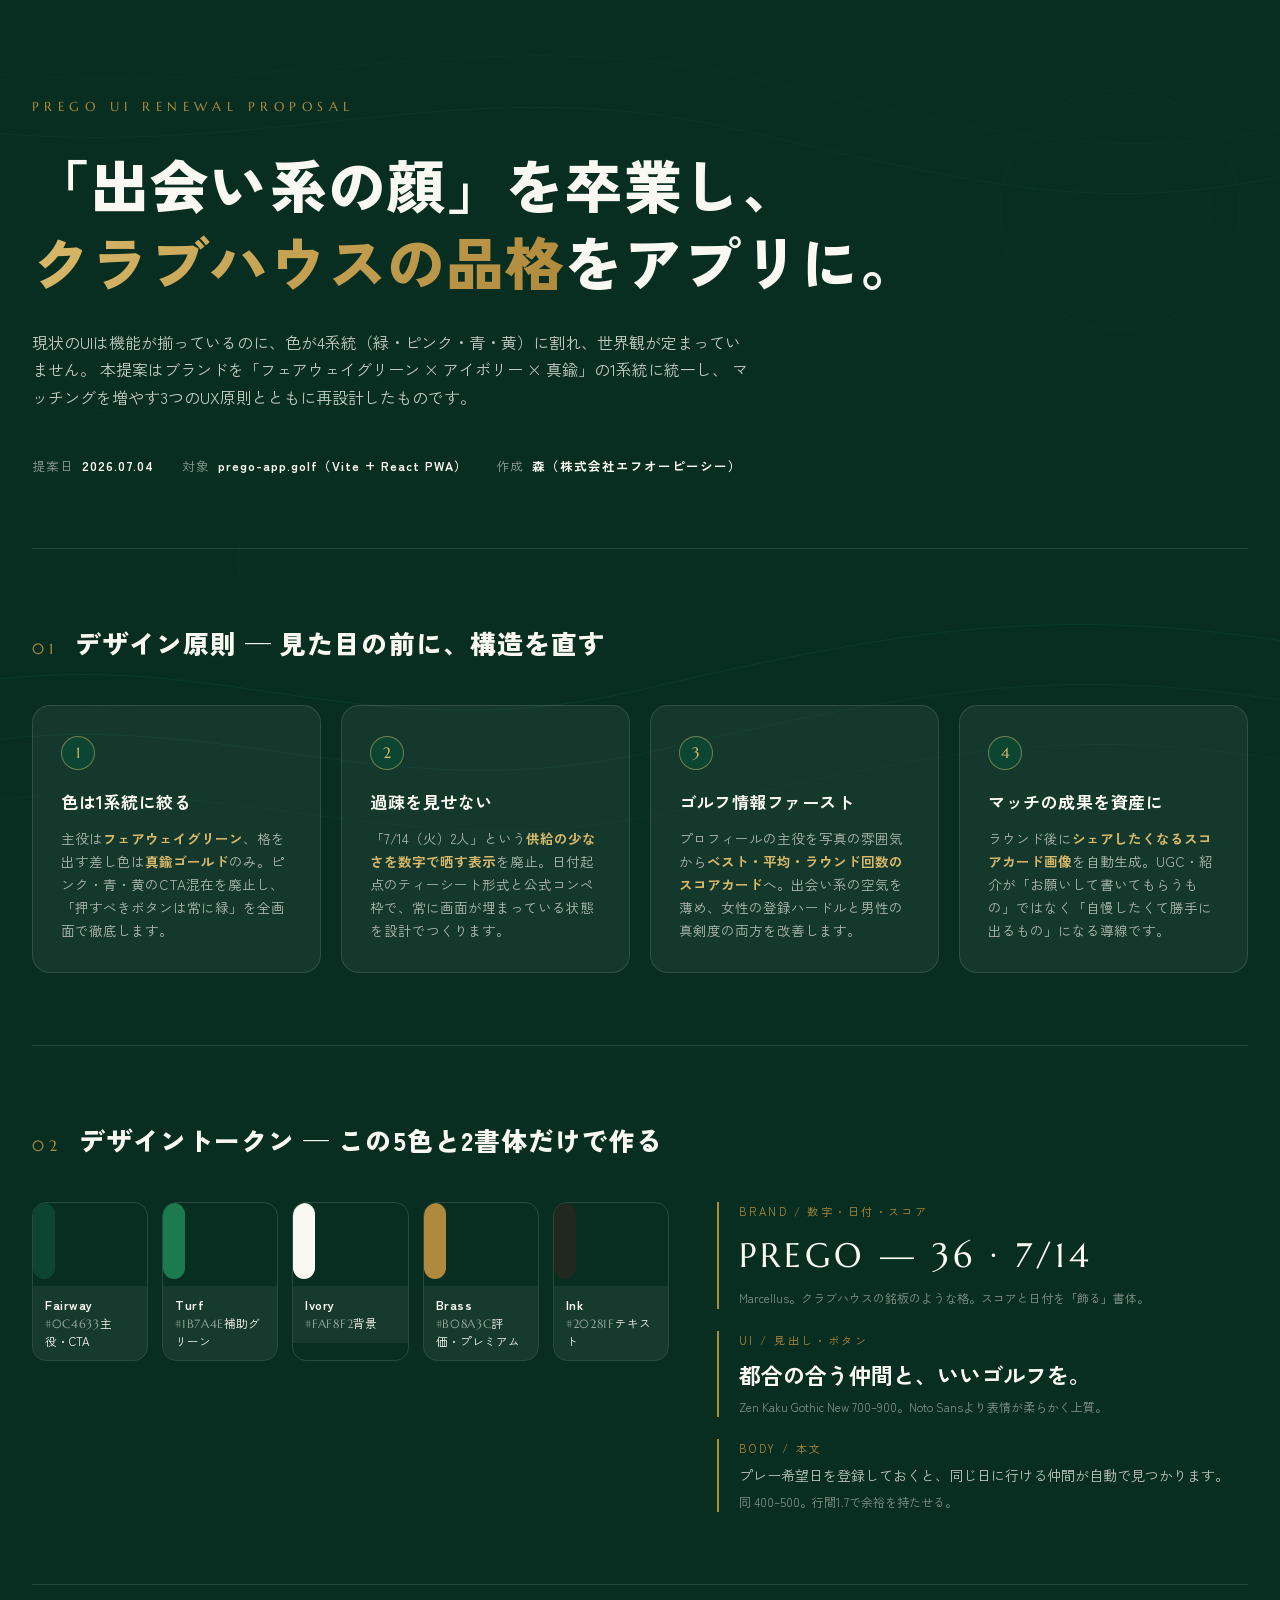
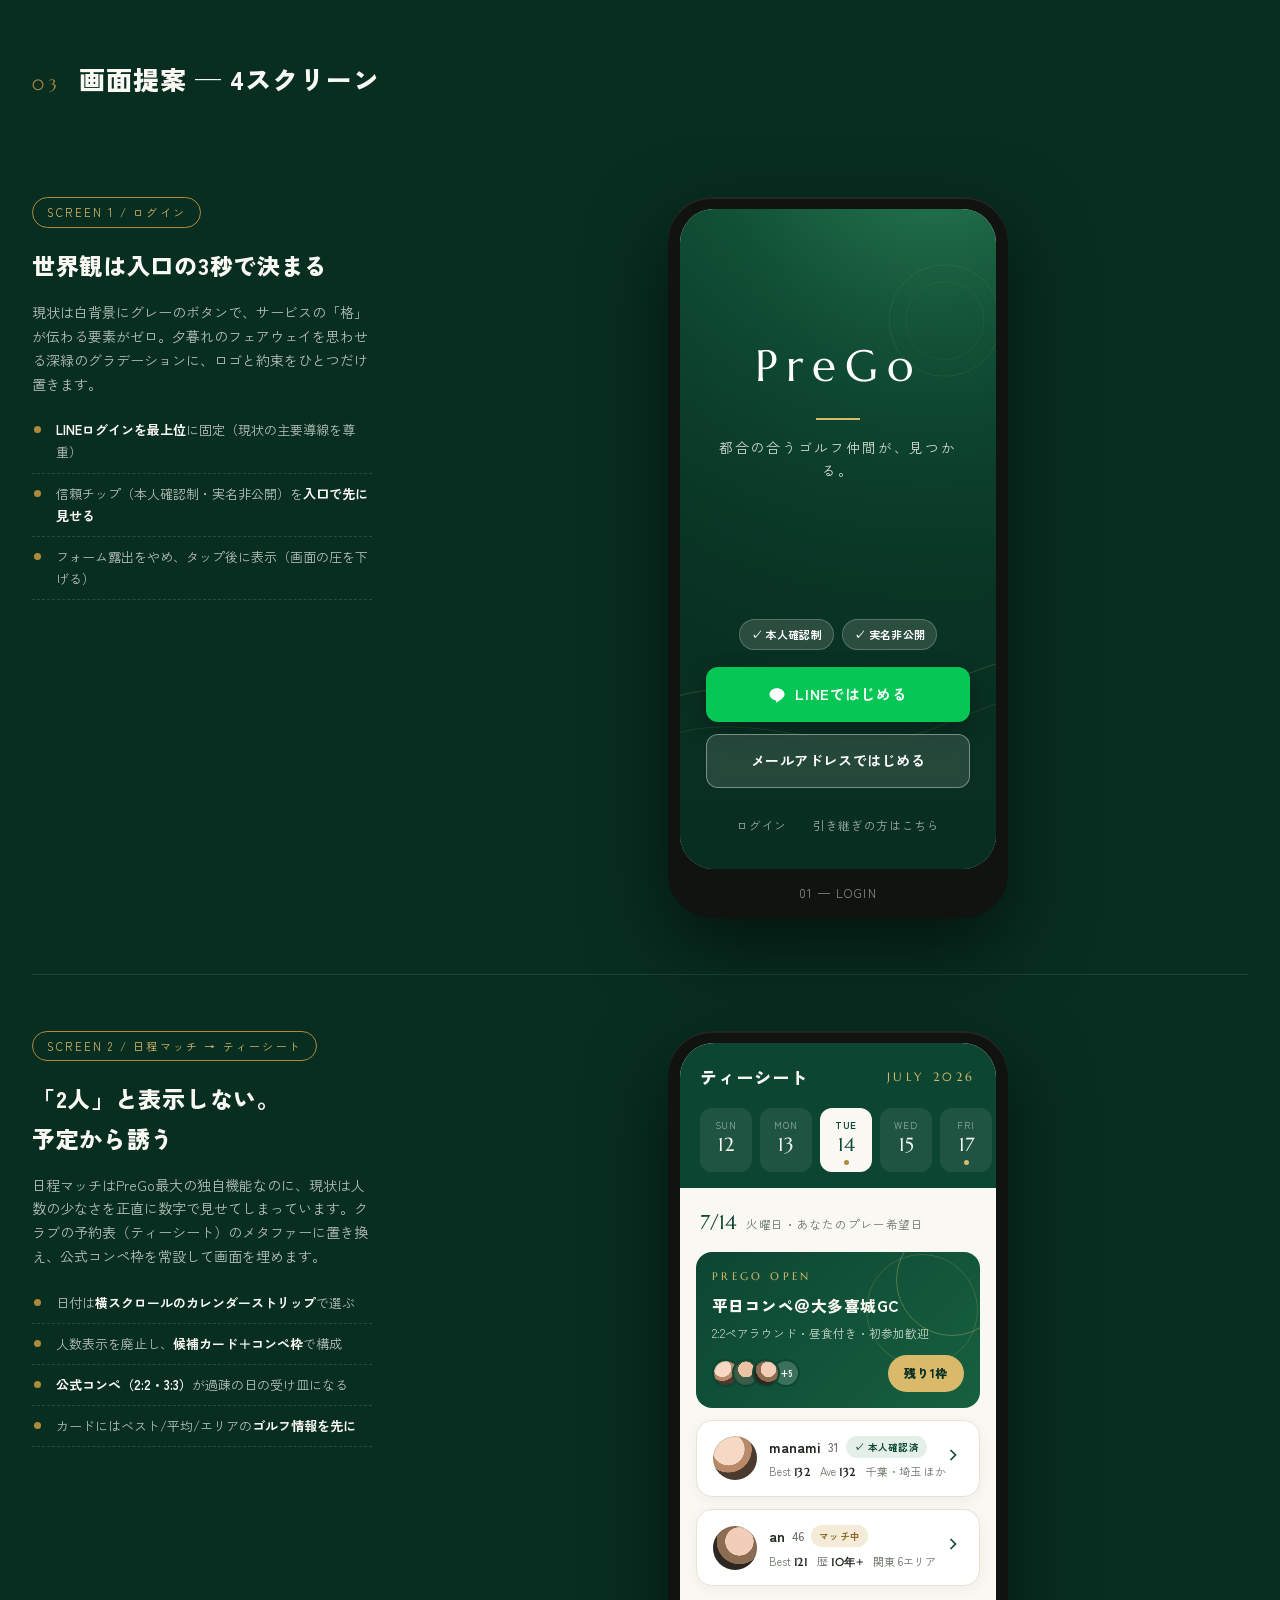
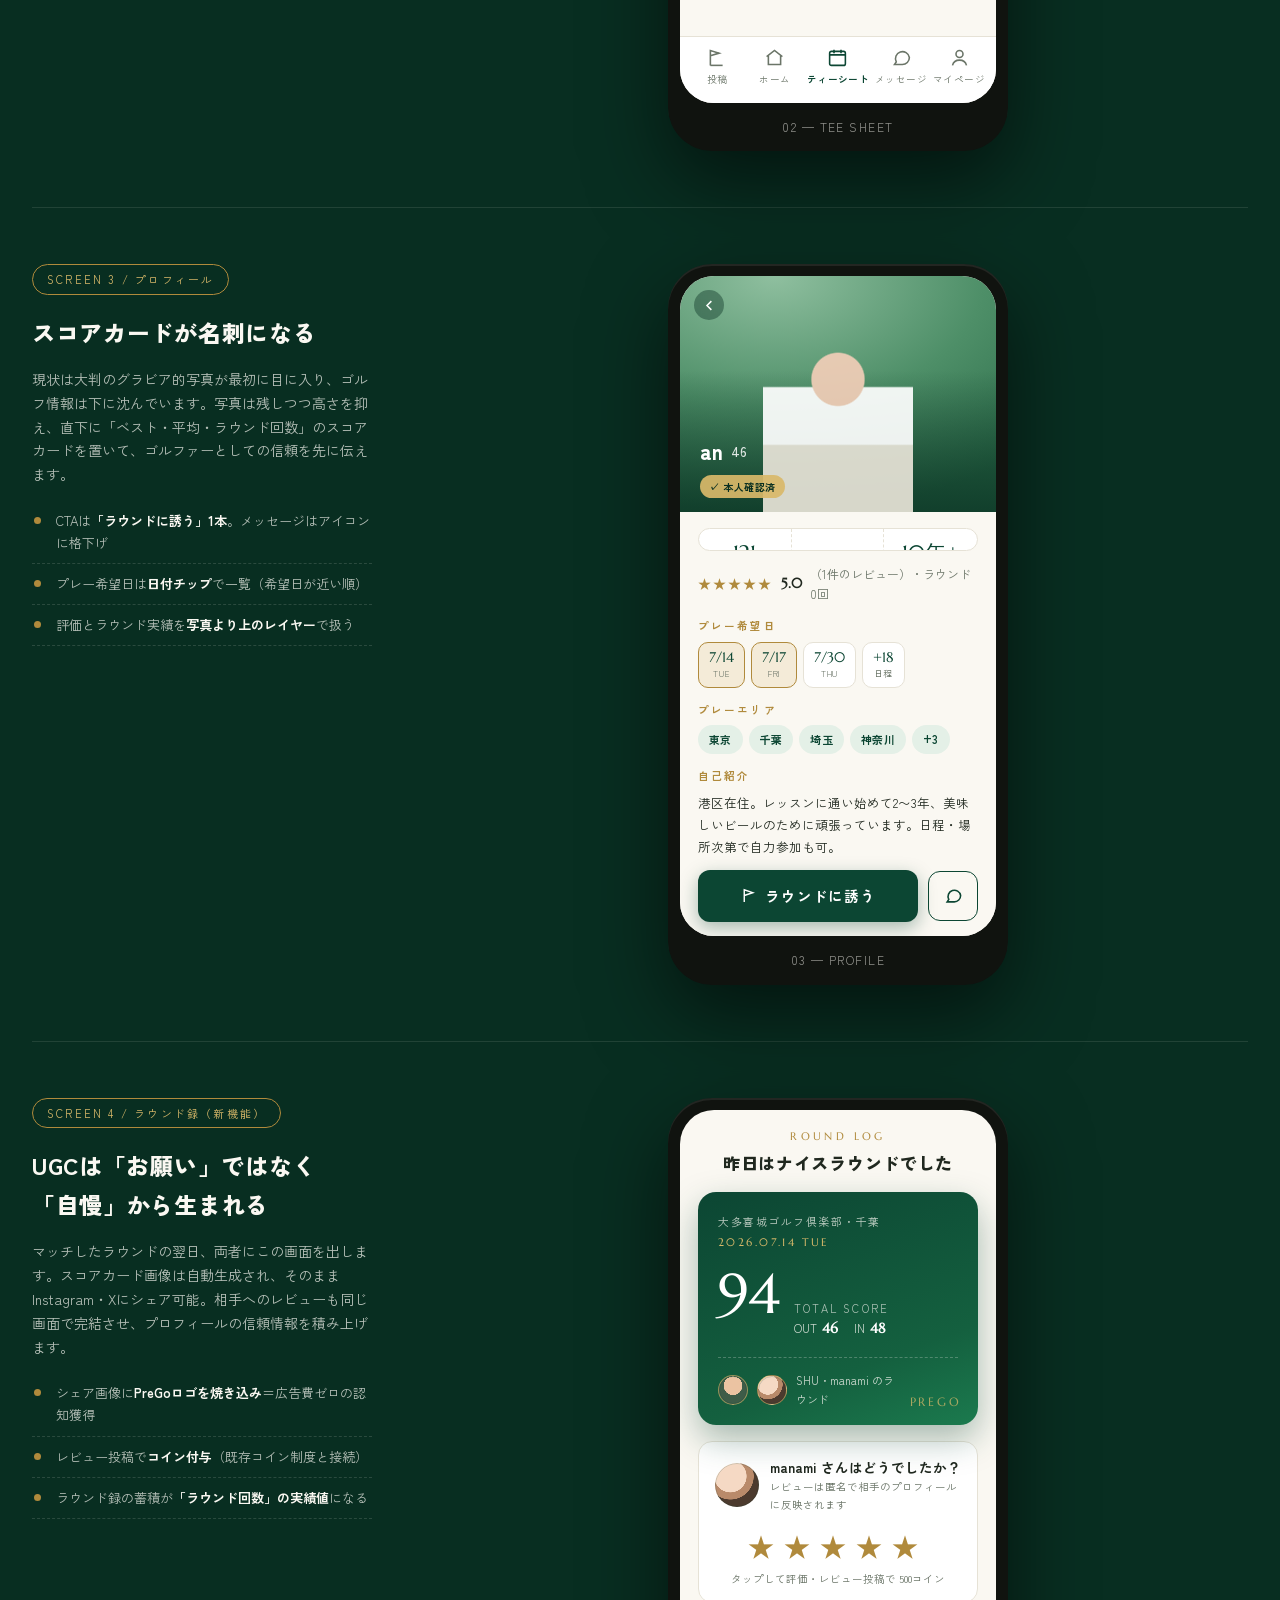
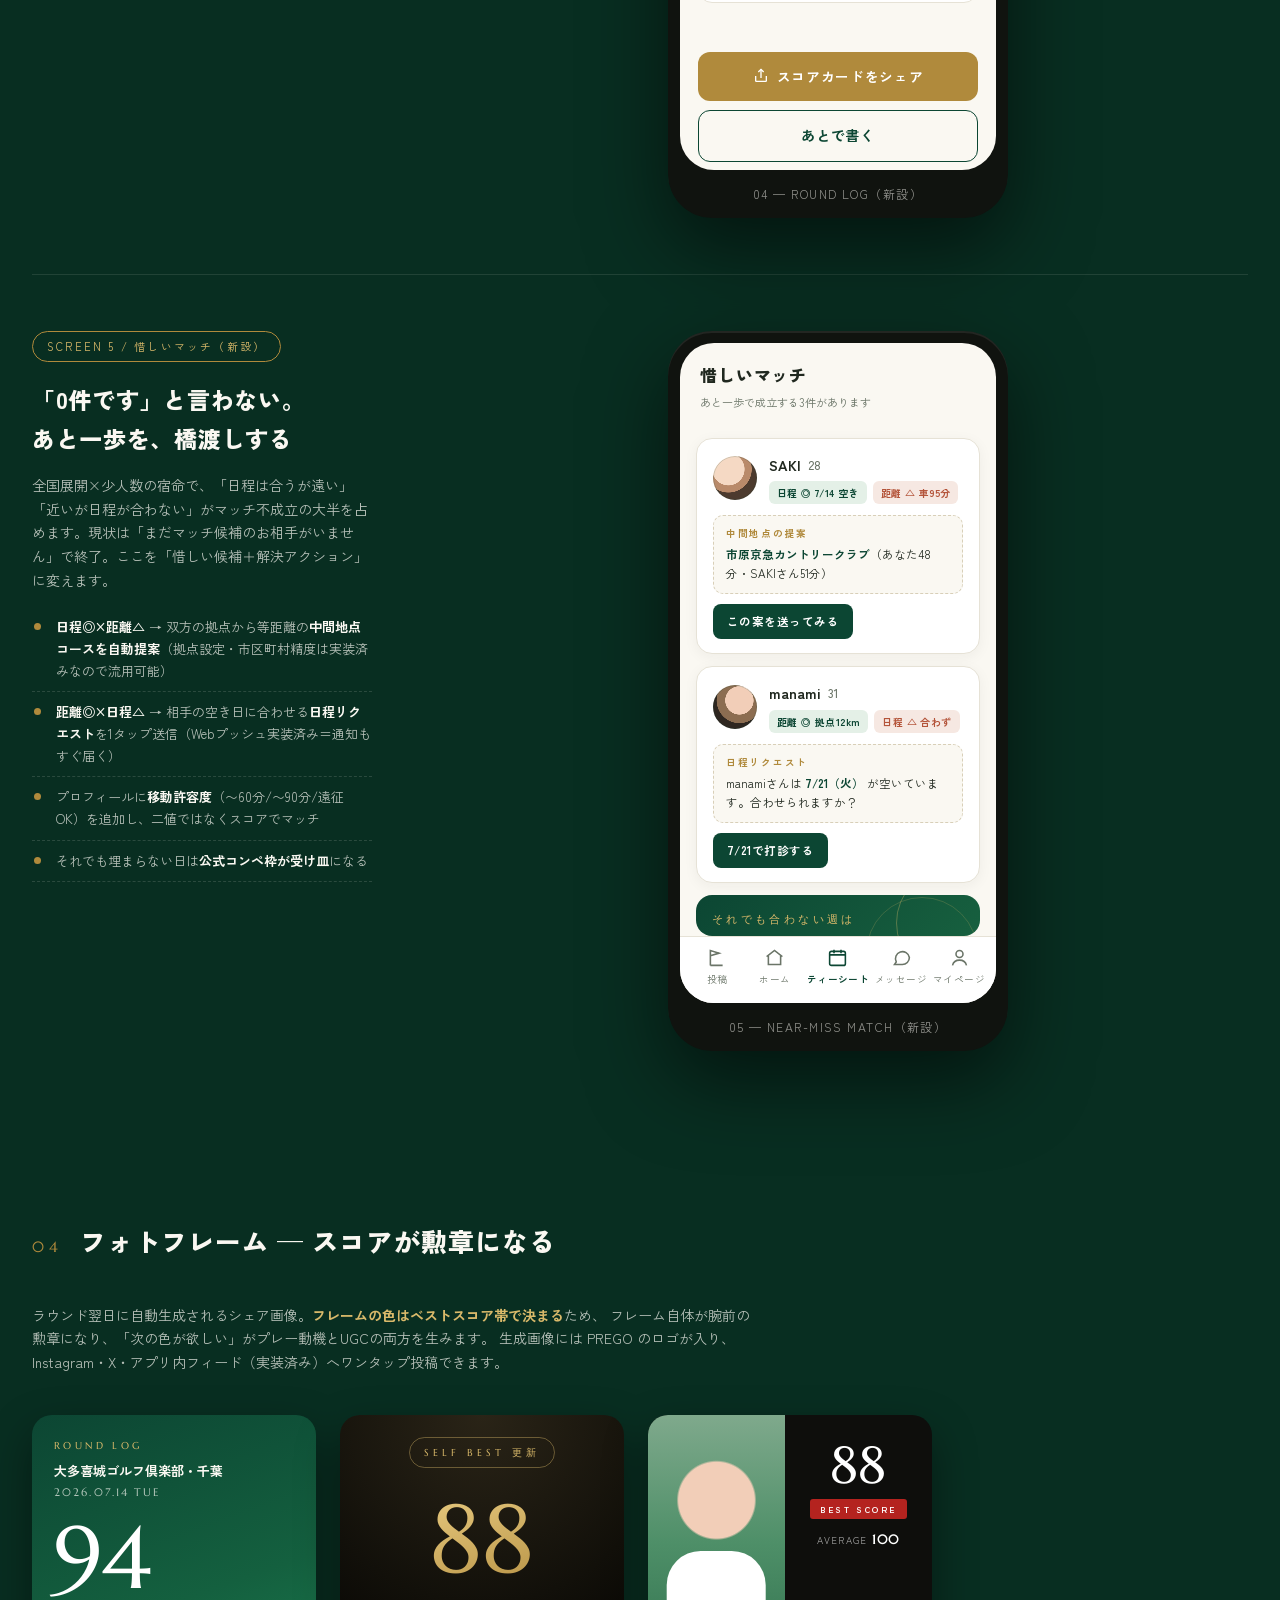
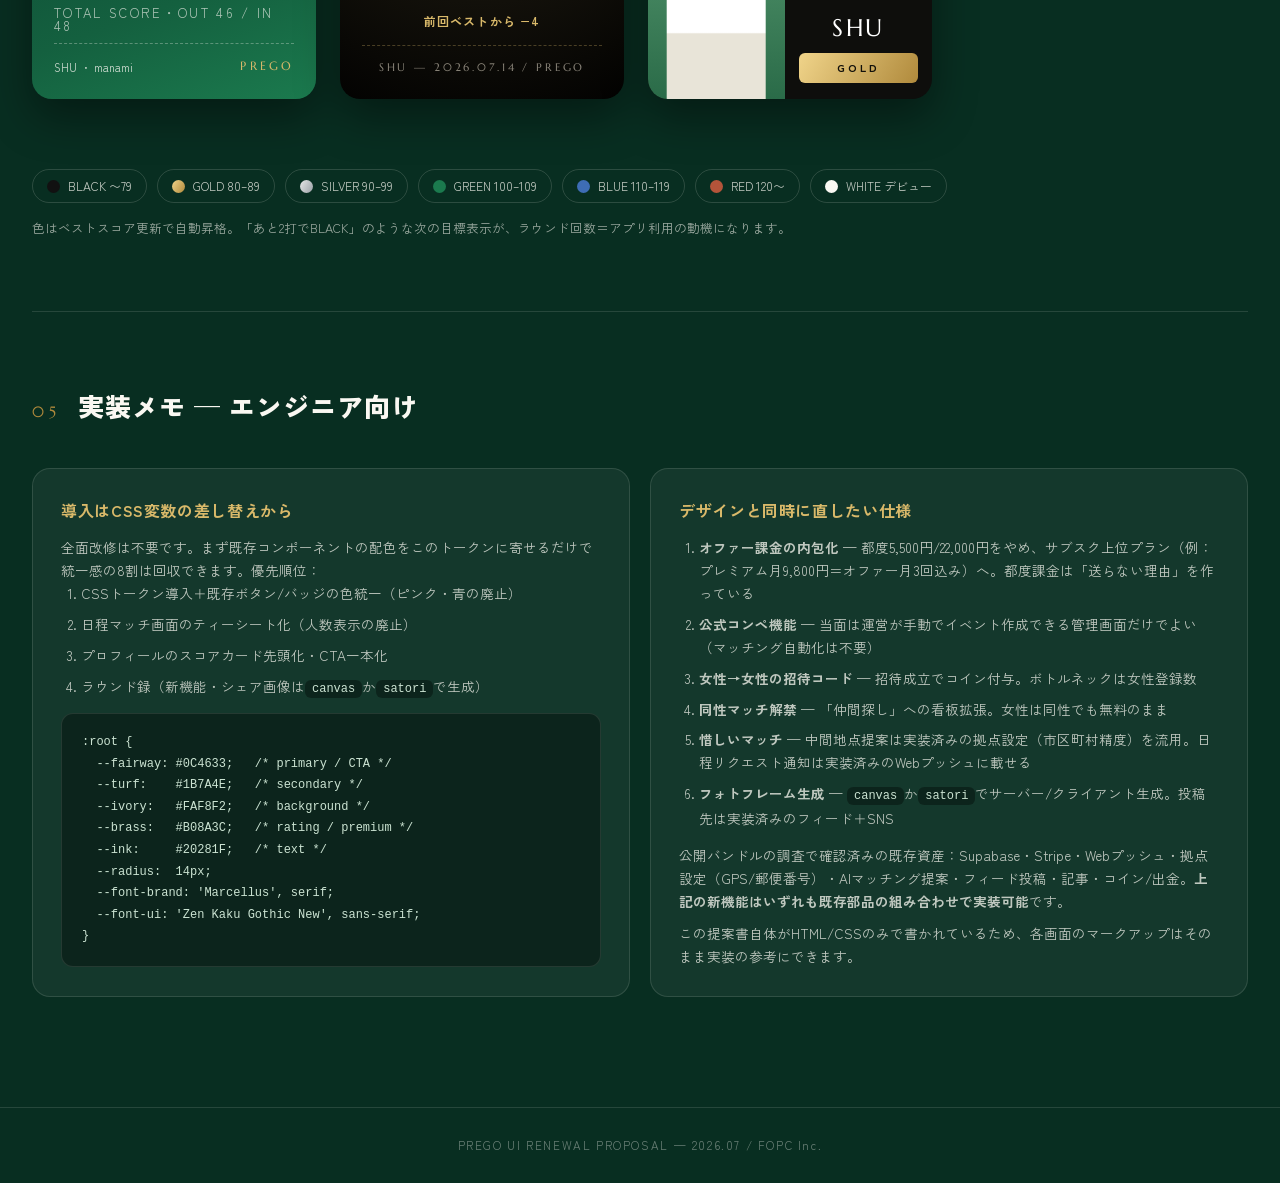
==== index.html @ 724c3169 "PreGo UIリニューアル提案書 v1 Co-Authored-By: Claude Fable 5 <noreply@anthropic.com>" ====
<!DOCTYPE html>
<html lang="ja">
<head>
<meta charset="UTF-8">
<meta name="viewport" content="width=device-width, initial-scale=1.0">
<meta name="robots" content="noindex, nofollow">
<title>PreGo UIリニューアル提案</title>
<link rel="preconnect" href="https://fonts.googleapis.com">
<link rel="preconnect" href="https://fonts.gstatic.com" crossorigin>
<link href="https://fonts.googleapis.com/css2?family=Marcellus&family=Zen+Kaku+Gothic+New:wght@400;500;700;900&display=swap" rel="stylesheet">
<style>
/* ============================================================
   PreGo Design System — Proposal
   fairway green × ivory × brass
   ============================================================ */
:root{
  --fairway:#0C4633;        /* primary */
  --fairway-deep:#082E21;   /* presentation bg / dark surface */
  --turf:#1B7A4E;           /* secondary green */
  --turf-soft:#E4F0E7;      /* green tint surface */
  --ivory:#FAF8F2;          /* app bg */
  --paper:#FFFFFF;          /* card */
  --ink:#20281F;            /* text */
  --ink-soft:#6B7568;       /* sub text */
  --brass:#B08A3C;          /* accent / rating / premium */
  --brass-soft:#F4EBD8;
  --line:#E6E2D6;
  --danger:#B4543A;
  --radius:14px;
  --font-ui:'Zen Kaku Gothic New',-apple-system,sans-serif;
  --font-brand:'Marcellus',serif;
}
*{margin:0;padding:0;box-sizing:border-box}
html{scroll-behavior:smooth}
body{
  font-family:var(--font-ui);
  background:var(--fairway-deep);
  color:var(--ivory);
  line-height:1.7;
  -webkit-font-smoothing:antialiased;
}
img{max-width:100%}

/* ---------- presentation layout ---------- */
.wrap{max-width:1280px;margin:0 auto;padding:0 32px}

/* course contour backdrop */
.contour{
  position:fixed;inset:0;z-index:0;pointer-events:none;opacity:.35;
}
.contour svg{width:100%;height:100%}

main{position:relative;z-index:1}

/* ---------- hero ---------- */
.hero{padding:96px 0 72px;border-bottom:1px solid rgba(250,248,242,.12)}
.eyebrow{
  font-family:var(--font-brand);
  letter-spacing:.42em;
  font-size:13px;
  color:var(--brass);
  text-transform:uppercase;
  margin-bottom:28px;
}
.hero h1{
  font-size:clamp(34px,4.6vw,58px);
  font-weight:900;
  line-height:1.32;
  letter-spacing:.02em;
}
.hero h1 em{
  font-style:normal;
  color:transparent;
  background:linear-gradient(120deg,#D9B96A,#B08A3C);
  -webkit-background-clip:text;background-clip:text;
}
.hero .thesis{
  margin-top:30px;max-width:720px;
  font-size:16px;color:rgba(250,248,242,.78);
}
.hero .meta{
  margin-top:44px;display:flex;gap:28px;flex-wrap:wrap;
  font-size:12.5px;letter-spacing:.08em;color:rgba(250,248,242,.55);
}
.hero .meta span b{color:var(--ivory);font-weight:700;margin-left:8px}

/* ---------- principles ---------- */
.principles{padding:72px 0;border-bottom:1px solid rgba(250,248,242,.12)}
.sec-label{
  display:flex;align-items:baseline;gap:18px;margin-bottom:40px;
}
.sec-label .no{
  font-family:var(--font-brand);font-size:15px;color:var(--brass);letter-spacing:.3em;
}
.sec-label h2{font-size:26px;font-weight:900;letter-spacing:.04em}
.p-grid{display:grid;grid-template-columns:repeat(auto-fit,minmax(250px,1fr));gap:20px}
.p-card{
  background:rgba(250,248,242,.05);
  border:1px solid rgba(250,248,242,.12);
  border-radius:18px;padding:30px 28px;
}
.p-card .flag{
  width:34px;height:34px;border-radius:50%;
  background:var(--fairway);
  border:1px solid rgba(217,185,106,.5);
  display:flex;align-items:center;justify-content:center;
  margin-bottom:18px;color:#D9B96A;font-family:var(--font-brand);font-size:15px;
}
.p-card h3{font-size:17px;font-weight:700;margin-bottom:10px;letter-spacing:.03em}
.p-card p{font-size:13.5px;color:rgba(250,248,242,.68)}
.p-card p strong{color:#D9B96A;font-weight:700}

/* ---------- tokens ---------- */
.tokens{padding:72px 0;border-bottom:1px solid rgba(250,248,242,.12)}
.token-flex{display:grid;grid-template-columns:1.2fr 1fr;gap:48px}
@media(max-width:900px){.token-flex{grid-template-columns:1fr}}
.swatches{display:grid;grid-template-columns:repeat(5,1fr);gap:14px}
@media(max-width:600px){.swatches{grid-template-columns:repeat(2,1fr)}}
.sw{border-radius:14px;overflow:hidden;border:1px solid rgba(250,248,242,.14)}
.sw .chip{height:76px}
.sw .nm{background:rgba(250,248,242,.06);padding:10px 12px;font-size:11.5px;line-height:1.5}
.sw .nm b{display:block;font-size:12.5px;letter-spacing:.04em}
.sw .nm code{color:rgba(250,248,242,.55);font-family:var(--font-brand);letter-spacing:.06em}
.type-spec{display:flex;flex-direction:column;gap:22px}
.ts{border-left:2px solid var(--brass);padding-left:20px}
.ts .role{font-size:11px;letter-spacing:.22em;color:var(--brass);margin-bottom:6px}
.ts .sample-brand{font-family:var(--font-brand);font-size:34px;letter-spacing:.12em;color:var(--ivory)}
.ts .sample-ui{font-size:22px;font-weight:700}
.ts .sample-body{font-size:14px;color:rgba(250,248,242,.75)}
.ts .note{font-size:12px;color:rgba(250,248,242,.5);margin-top:4px}

/* ---------- screens section ---------- */
.screens{padding:72px 0 40px}
.screen-row{
  display:grid;grid-template-columns:340px 1fr;gap:56px;align-items:start;
  padding:56px 0;border-bottom:1px solid rgba(250,248,242,.1);
}
.screen-row:last-child{border-bottom:none}
@media(max-width:900px){.screen-row{grid-template-columns:1fr}}
.note-col{position:sticky;top:40px}
.note-col .tag{
  display:inline-block;font-size:11px;letter-spacing:.2em;
  border:1px solid var(--brass);color:#D9B96A;
  padding:5px 14px;border-radius:99px;margin-bottom:18px;
}
.note-col h3{font-size:23px;font-weight:900;margin-bottom:16px;letter-spacing:.03em}
.note-col p{font-size:14px;color:rgba(250,248,242,.72);margin-bottom:14px}
.note-col ul{list-style:none;margin-top:6px}
.note-col li{
  font-size:13px;color:rgba(250,248,242,.72);
  padding:9px 0 9px 24px;position:relative;
  border-bottom:1px dashed rgba(250,248,242,.14);
}
.note-col li::before{
  content:"";position:absolute;left:2px;top:16px;
  width:7px;height:7px;border-radius:50%;background:var(--brass);
}
.note-col li b{color:var(--ivory)}

/* ---------- phone ---------- */
.phones{display:flex;gap:36px;flex-wrap:wrap;justify-content:center}
.phone{
  width:340px;flex:none;
  background:#10130F;
  border-radius:44px;
  padding:12px;
  box-shadow:0 30px 80px rgba(0,0,0,.55),0 2px 0 rgba(255,255,255,.08) inset;
}
.phone .screen{
  background:var(--ivory);
  border-radius:34px;
  overflow:hidden;
  height:660px;
  position:relative;
  display:flex;flex-direction:column;
  color:var(--ink);
}
.phone .cap{
  text-align:center;font-size:12px;letter-spacing:.12em;
  color:rgba(250,248,242,.55);padding:14px 0 2px;
}

/* ---------- shared app ui ---------- */
.scr{flex:1;overflow:hidden;display:flex;flex-direction:column;font-size:14px}
.app-head{
  padding:18px 20px 12px;
  display:flex;align-items:center;justify-content:space-between;
  background:var(--ivory);
}
.app-head .ttl{font-weight:900;font-size:17px;letter-spacing:.05em}
.app-head .bell{width:22px;height:22px;color:var(--ink-soft)}
.tabbar{
  margin-top:auto;
  display:flex;justify-content:space-around;align-items:center;
  padding:10px 8px 16px;
  background:var(--paper);
  border-top:1px solid var(--line);
}
.tb{
  display:flex;flex-direction:column;align-items:center;gap:3px;
  font-size:9.5px;color:var(--ink-soft);letter-spacing:.04em;min-width:52px;
}
.tb svg{width:21px;height:21px}
.tb.on{color:var(--fairway);font-weight:700}
.tb.on svg{color:var(--fairway)}
.btn-primary{
  display:flex;align-items:center;justify-content:center;gap:8px;
  background:var(--fairway);color:#fff;
  border-radius:12px;padding:14px;
  font-weight:700;font-size:14.5px;letter-spacing:.06em;
  box-shadow:0 6px 18px rgba(12,70,51,.35);
}
.btn-ghost{
  display:flex;align-items:center;justify-content:center;gap:8px;
  background:transparent;color:var(--fairway);
  border:1.5px solid var(--fairway);
  border-radius:12px;padding:13px;
  font-weight:700;font-size:14px;letter-spacing:.06em;
}
.chip{
  display:inline-flex;align-items:center;gap:5px;
  font-size:11px;font-weight:700;letter-spacing:.03em;
  background:var(--turf-soft);color:var(--fairway);
  border-radius:99px;padding:5px 11px;
}
.chip.brass{background:var(--brass-soft);color:#8A6B25}

/* avatar circles (css portraits) */
.av{width:44px;height:44px;border-radius:50%;flex:none;position:relative;overflow:hidden}
.av::after{
  content:"";position:absolute;inset:0;border-radius:50%;
  border:1.5px solid rgba(12,70,51,.18);
}
.av.f1{background:radial-gradient(circle at 35% 30%,#F5D9C4 0 38%,#B98A6A 39% 55%,#4C3A2E 56% 100%)}
.av.f2{background:radial-gradient(circle at 60% 35%,#F2CEB8 0 36%,#8C6D51 37% 58%,#2E2620 59% 100%)}
.av.f3{background:radial-gradient(circle at 45% 40%,#F7DCC6 0 40%,#C99A72 41% 60%,#5C4632 61% 100%)}
.av.m1{background:radial-gradient(circle at 50% 35%,#EBC3A2 0 40%,#3E5C48 41% 100%)}
.av.big{width:88px;height:88px}

/* ============ SCREEN 1 : login ============ */
.login{
  background:
    linear-gradient(180deg,rgba(8,46,33,.25) 0%,rgba(8,46,33,.78) 62%,#082E21 100%),
    radial-gradient(140% 90% at 80% -10%,#2E8B5E 0%,#14603F 45%,#0A3A28 100%);
  color:var(--ivory);
  justify-content:flex-end;
  padding:0 26px 34px;
  position:relative;
}
.login .fairway-lines{position:absolute;inset:0;opacity:.22}
.login .brandmark{
  position:relative;text-align:center;margin-bottom:auto;padding-top:120px;
}
.login .brandmark .logo{
  font-family:var(--font-brand);font-size:44px;letter-spacing:.2em;color:#fff;
}
.login .brandmark .under{
  width:44px;height:2px;background:#D9B96A;margin:14px auto 16px;
}
.login .brandmark .copy{
  font-size:13.5px;letter-spacing:.14em;color:rgba(250,248,242,.85);
}
.login .actions{position:relative;display:flex;flex-direction:column;gap:12px}
.btn-line{
  display:flex;align-items:center;justify-content:center;gap:9px;
  background:#06C755;color:#fff;border-radius:12px;padding:15px;
  font-weight:700;font-size:14.5px;letter-spacing:.04em;
  box-shadow:0 8px 22px rgba(0,0,0,.28);
}
.btn-mail{
  display:flex;align-items:center;justify-content:center;gap:9px;
  background:rgba(250,248,242,.12);color:#fff;
  border:1px solid rgba(250,248,242,.4);
  border-radius:12px;padding:14px;font-weight:700;font-size:14px;letter-spacing:.04em;
  backdrop-filter:blur(4px);
}
.login .sub-links{
  display:flex;justify-content:center;gap:26px;margin-top:16px;
  font-size:11.5px;color:rgba(250,248,242,.62);letter-spacing:.06em;
}
.login .proof{
  position:relative;display:flex;justify-content:center;gap:8px;margin-bottom:18px;
}
.login .proof .chip{
  background:rgba(250,248,242,.14);color:#fff;backdrop-filter:blur(4px);
  border:1px solid rgba(250,248,242,.22);
}

/* ============ SCREEN 2 : tee sheet ============ */
.tee-head{
  background:var(--fairway);color:var(--ivory);
  padding:20px 20px 0;
}
.tee-head .row1{display:flex;justify-content:space-between;align-items:center}
.tee-head .ttl{font-weight:900;font-size:17px;letter-spacing:.06em}
.tee-head .month{font-family:var(--font-brand);font-size:12px;letter-spacing:.3em;color:#D9B96A}
.tee-head .strip{
  display:flex;gap:8px;margin:16px -20px 0;padding:0 20px 16px;overflow:hidden;
}
.day{
  flex:none;width:52px;text-align:center;border-radius:12px;padding:9px 0 7px;
  background:rgba(250,248,242,.08);
}
.day .dw{font-size:9.5px;letter-spacing:.1em;color:rgba(250,248,242,.6)}
.day .dn{font-family:var(--font-brand);font-size:19px;color:var(--ivory);line-height:1.25}
.day .dot{width:5px;height:5px;border-radius:50%;background:#D9B96A;margin:3px auto 0}
.day.sel{background:var(--ivory)}
.day.sel .dw{color:var(--fairway);font-weight:700}
.day.sel .dn{color:var(--fairway)}
.day.sel .dot{background:var(--brass)}
.tee-body{flex:1;overflow:hidden;padding:16px 16px 0;display:flex;flex-direction:column;gap:12px}
.tee-date-lbl{
  display:flex;align-items:baseline;gap:10px;margin:2px 4px 0;
}
.tee-date-lbl .d{font-family:var(--font-brand);font-size:20px;color:var(--fairway)}
.tee-date-lbl .t{font-size:11.5px;color:var(--ink-soft);letter-spacing:.06em}
.tee-card{
  background:var(--paper);border:1px solid var(--line);border-radius:16px;
  padding:14px 16px;box-shadow:0 3px 14px rgba(32,40,31,.05);
}
.tee-card .top{display:flex;align-items:center;gap:12px}
.tee-card .info{flex:1;min-width:0}
.tee-card .nm{font-weight:700;font-size:14.5px;display:flex;align-items:center;gap:7px;white-space:nowrap}
.tee-card .nm .age{font-weight:500;color:var(--ink-soft);font-size:12px}
.tee-card .nm .chip{font-size:9.5px;padding:3px 8px;white-space:nowrap}
.tee-card .stats{display:flex;gap:10px;font-size:11px;color:var(--ink-soft);margin-top:3px;white-space:nowrap}
.tee-card .stats b{color:var(--ink);font-family:var(--font-brand);letter-spacing:.04em}
.tee-card .cta{color:var(--fairway)}
.tee-card .cta svg{width:20px;height:20px}
.compe{
  background:linear-gradient(135deg,#0C4633,#17603F);
  color:var(--ivory);border-radius:16px;padding:16px;
  position:relative;overflow:hidden;
}
.compe::before{
  content:"";position:absolute;right:-28px;top:-28px;width:110px;height:110px;
  border:1.5px solid rgba(217,185,106,.35);border-radius:50%;
}
.compe::after{
  content:"";position:absolute;right:2px;top:2px;width:110px;height:110px;
  border:1px solid rgba(217,185,106,.2);border-radius:50%;
}
.compe .lbl{
  font-family:var(--font-brand);font-size:10.5px;letter-spacing:.32em;color:#D9B96A;margin-bottom:7px;
}
.compe h4{font-size:15.5px;font-weight:900;letter-spacing:.03em;margin-bottom:5px}
.compe .meta{font-size:11.5px;color:rgba(250,248,242,.78)}
.compe .foot{
  display:flex;justify-content:space-between;align-items:center;margin-top:12px;
}
.compe .avs{display:flex}
.compe .avs .av{width:28px;height:28px;border:2px solid #0C4633;margin-left:-8px}
.compe .avs .av:first-child{margin-left:0}
.compe .avs .more{
  width:28px;height:28px;border-radius:50%;margin-left:-8px;
  background:rgba(250,248,242,.18);border:2px solid #0C4633;
  display:flex;align-items:center;justify-content:center;
  font-size:9px;font-weight:700;color:#fff;
}
.compe .join{
  background:#D9B96A;color:#082E21;font-weight:900;font-size:12px;
  padding:8px 16px;border-radius:99px;letter-spacing:.06em;
}

/* ============ SCREEN 3 : profile ============ */
.prof-photo{
  height:236px;flex:none;position:relative;
  background:
    linear-gradient(180deg,rgba(8,46,33,0) 40%,rgba(8,46,33,.72) 100%),
    radial-gradient(120% 100% at 30% 0%,#8FBF9F 0%,#4E8F68 55%,#2A6B48 100%);
}
.prof-photo .back{
  position:absolute;top:14px;left:14px;width:30px;height:30px;border-radius:50%;
  background:rgba(8,46,33,.4);backdrop-filter:blur(4px);
  display:flex;align-items:center;justify-content:center;color:#fff;
}
.prof-photo .silhouette{
  position:absolute;bottom:0;left:50%;transform:translateX(-50%);
  width:150px;height:170px;
  background:radial-gradient(circle at 50% 22%,#F2CEB8 0 17%,transparent 18%),
             linear-gradient(180deg,transparent 26%,#FFFFFF 27% 60%,#E8E4D8 61% 100%);
  border-radius:40px 40px 0 0;opacity:.92;
}
.prof-photo .id{
  position:absolute;left:20px;bottom:14px;color:#fff;
}
.prof-photo .id .nm{font-size:21px;font-weight:900;display:flex;align-items:center;gap:8px}
.prof-photo .id .nm .age{font-size:14px;font-weight:500;opacity:.85}
.prof-photo .id .vf{
  display:inline-flex;align-items:center;gap:4px;
  font-size:10px;font-weight:700;letter-spacing:.05em;
  background:rgba(217,185,106,.92);color:#082E21;
  padding:3px 9px;border-radius:99px;margin-top:5px;
}
.prof-body{flex:1;overflow:hidden;padding:16px 18px 0;display:flex;flex-direction:column;gap:13px}
.scorecard{
  display:grid;grid-template-columns:repeat(3,1fr);
  background:var(--paper);border:1px solid var(--line);border-radius:14px;
  overflow:hidden;text-align:center;
}
.scorecard .cell{padding:12px 4px 10px;border-right:1px dashed var(--line)}
.scorecard .cell:last-child{border-right:none}
.scorecard .v{font-family:var(--font-brand);font-size:21px;color:var(--fairway);line-height:1.2}
.scorecard .k{font-size:9.5px;letter-spacing:.14em;color:var(--ink-soft);margin-top:2px}
.prof-sec .h{
  font-size:10.5px;letter-spacing:.2em;color:var(--brass);font-weight:700;margin-bottom:7px;
}
.prof-sec .chips{display:flex;flex-wrap:wrap;gap:6px}
.prof-sec .txt{font-size:12.5px;color:var(--ink);line-height:1.75}
.date-chips{display:flex;gap:6px;flex-wrap:wrap}
.dchip{
  border:1px solid var(--line);background:var(--paper);
  border-radius:10px;padding:6px 10px;text-align:center;
}
.dchip .d{font-family:var(--font-brand);font-size:14px;color:var(--fairway);line-height:1.2}
.dchip .w{font-size:8.5px;color:var(--ink-soft);letter-spacing:.08em}
.dchip.hot{border-color:var(--brass);background:var(--brass-soft)}
.review-line{
  display:flex;align-items:center;gap:8px;font-size:12px;color:var(--ink-soft);
}
.review-line .stars{color:var(--brass);letter-spacing:2px;font-size:13px}
.review-line b{color:var(--ink);font-family:var(--font-brand);font-size:14px}
.prof-cta{
  padding:12px 18px 14px;display:flex;gap:10px;align-items:center;
  background:linear-gradient(180deg,rgba(250,248,242,0),var(--ivory) 30%);
}
.prof-cta .btn-primary{flex:1}
.prof-cta .msg{
  width:50px;height:50px;flex:none;border-radius:12px;
  border:1.5px solid var(--fairway);color:var(--fairway);
  display:flex;align-items:center;justify-content:center;
}

/* ============ SCREEN 4 : round log ============ */
.rl-head{
  padding:18px 20px 14px;text-align:center;
}
.rl-head .lbl{font-family:var(--font-brand);font-size:10.5px;letter-spacing:.32em;color:var(--brass)}
.rl-head h4{font-size:17px;font-weight:900;margin-top:4px;letter-spacing:.04em}
.share-card{
  margin:0 18px;border-radius:18px;overflow:hidden;flex:none;
  background:linear-gradient(160deg,#0C4633 0%,#14603F 70%,#1B7A4E 100%);
  color:var(--ivory);position:relative;
  box-shadow:0 14px 34px rgba(12,70,51,.35);
}
.share-card .inner{padding:20px 20px 16px;position:relative}
.share-card .course{
  font-size:11px;letter-spacing:.14em;color:rgba(250,248,242,.75);
}
.share-card .date{
  font-family:var(--font-brand);font-size:11px;letter-spacing:.22em;color:#D9B96A;margin-top:2px;
}
.share-card .score-row{
  display:flex;align-items:baseline;gap:14px;margin:14px 0 4px;
}
.share-card .score{
  font-family:var(--font-brand);font-size:56px;line-height:1;color:#fff;
}
.share-card .score-k{font-size:11px;letter-spacing:.2em;color:rgba(250,248,242,.65)}
.share-card .halves{display:flex;gap:16px;font-size:11.5px;color:rgba(250,248,242,.8)}
.share-card .halves b{font-family:var(--font-brand);font-size:14px;color:#fff;margin-left:5px}
.share-card .members{
  display:flex;align-items:center;gap:9px;margin-top:16px;padding-top:13px;padding-right:64px;
  border-top:1px dashed rgba(250,248,242,.25);
}
.share-card .members .av{width:30px;height:30px;border:1.5px solid rgba(217,185,106,.6)}
.share-card .members .t{font-size:11px;color:rgba(250,248,242,.8)}
.share-card .wm{
  position:absolute;right:16px;bottom:12px;
  font-family:var(--font-brand);font-size:12px;letter-spacing:.24em;color:rgba(217,185,106,.75);
}
.rl-body{flex:1;overflow:hidden;padding:16px 18px 0;display:flex;flex-direction:column;gap:13px}
.rate-box{
  background:var(--paper);border:1px solid var(--line);border-radius:14px;padding:14px 16px;
}
.rate-box .who{display:flex;align-items:center;gap:11px}
.rate-box .who .nm{font-weight:700;font-size:13.5px}
.rate-box .who .sub{font-size:10.5px;color:var(--ink-soft)}
.rate-box .stars-big{
  text-align:center;font-size:26px;letter-spacing:10px;color:var(--brass);margin-top:10px;
}
.rate-box .hint{text-align:center;font-size:10.5px;color:var(--ink-soft);margin-top:2px}
.rl-actions{padding:0 18px 8px;display:flex;flex-direction:column;gap:9px}
.btn-share{
  display:flex;align-items:center;justify-content:center;gap:8px;
  background:var(--brass);color:#fff;border-radius:12px;padding:13px;
  font-weight:700;font-size:13.5px;letter-spacing:.05em;
}

/* ============ SCREEN 5 : near-miss match ============ */
.miss-badges{display:flex;gap:6px;margin-top:4px;flex-wrap:wrap}
.mb{font-size:10px;font-weight:700;border-radius:6px;padding:3px 8px;letter-spacing:.04em;white-space:nowrap}
.mb.ok{background:var(--turf-soft);color:var(--fairway)}
.mb.ng{background:#F6E8E2;color:var(--danger)}
.bridge{
  margin-top:11px;background:var(--ivory);border:1px dashed #D8CFB8;
  border-radius:10px;padding:10px 12px;font-size:11.5px;line-height:1.65;color:var(--ink);
}
.bridge b{color:var(--fairway)}
.bridge .lbl{font-size:9.5px;letter-spacing:.18em;color:var(--brass);font-weight:700;display:block;margin-bottom:3px}
.mini-btn{
  display:inline-flex;align-items:center;gap:6px;background:var(--fairway);color:#fff;
  border-radius:8px;padding:8px 14px;font-size:11.5px;font-weight:700;letter-spacing:.04em;margin-top:10px;
}
.miss-head{padding:18px 20px 10px}
.miss-head .ttl{font-weight:900;font-size:17px;letter-spacing:.05em}
.miss-head .sub{font-size:11px;color:var(--ink-soft);margin-top:3px}

/* ---------- photo frames ---------- */
.frames{padding:72px 0;border-bottom:1px solid rgba(250,248,242,.12)}
.frame-grid{display:grid;grid-template-columns:repeat(auto-fit,minmax(250px,1fr));gap:24px;max-width:900px}
.pframe{
  aspect-ratio:1/1;border-radius:20px;overflow:hidden;position:relative;
  box-shadow:0 18px 44px rgba(0,0,0,.4);
}
.pframe .cap2{
  position:absolute;left:0;right:0;bottom:-30px;text-align:center;
  font-size:11.5px;letter-spacing:.1em;color:rgba(250,248,242,.55);
}
.frame-wrap{padding-bottom:36px}
/* frame 1: round log */
.pf-round{background:linear-gradient(160deg,#0C4633 0%,#14603F 62%,#1B7A4E 100%);color:var(--ivory);padding:22px;display:flex;flex-direction:column}
.pf-round .eyebrow2{font-family:var(--font-brand);font-size:10px;letter-spacing:.34em;color:#D9B96A}
.pf-round .course2{font-size:13px;font-weight:700;margin-top:6px}
.pf-round .date2{font-family:var(--font-brand);font-size:10.5px;letter-spacing:.2em;color:rgba(250,248,242,.7);margin-top:2px}
.pf-round .big{font-family:var(--font-brand);font-size:88px;line-height:1;margin:auto 0;color:#fff}
.pf-round .big small{font-size:13px;letter-spacing:.18em;color:rgba(250,248,242,.65);display:block;margin-top:4px;font-family:var(--font-ui)}
.pf-round .foot2{display:flex;justify-content:space-between;align-items:flex-end;border-top:1px dashed rgba(250,248,242,.3);padding-top:12px}
.pf-round .mem{font-size:11px;color:rgba(250,248,242,.8)}
.pf-round .wm2{font-family:var(--font-brand);font-size:12px;letter-spacing:.26em;color:#D9B96A}
/* frame 2: best update */
.pf-best{background:radial-gradient(120% 120% at 50% 0%,#2A2417 0%,#12100A 55%,#000 100%);color:#F4EBD8;padding:22px;display:flex;flex-direction:column;text-align:center}
.pf-best .laurel{font-family:var(--font-brand);font-size:10px;letter-spacing:.4em;color:#D9B96A;border:1px solid rgba(217,185,106,.4);border-radius:99px;padding:6px 14px;margin:0 auto}
.pf-best .big{font-family:var(--font-brand);font-size:96px;line-height:1;margin:auto 0;color:transparent;background:linear-gradient(160deg,#F0D48A,#B08A3C);-webkit-background-clip:text;background-clip:text}
.pf-best .delta{font-size:12px;font-weight:700;color:#D9B96A;letter-spacing:.1em}
.pf-best .foot2{font-family:var(--font-brand);font-size:11px;letter-spacing:.26em;color:rgba(244,235,216,.55);border-top:1px dashed rgba(217,185,106,.3);padding-top:12px;margin-top:14px}
/* frame 3: tier (user's layout refined) */
.pf-tier{display:flex;background:#0E0E0C}
.pf-tier .photo{flex:1.15;background:radial-gradient(circle at 50% 30%,#F2CEB8 0 18%,transparent 19%),linear-gradient(180deg,#7FA98C 0%,#4E8F68 45%,#2A6B48 100%);position:relative}
.pf-tier .photo::after{content:"";position:absolute;left:50%;bottom:0;transform:translateX(-50%);width:72%;height:52%;background:linear-gradient(180deg,#FFFFFF 0 55%,#E8E4D8 56% 100%);border-radius:34px 34px 0 0}
.pf-tier .panel{flex:1;color:#fff;padding:16px 14px;display:flex;flex-direction:column;align-items:center;text-align:center}
.pf-tier .score3{font-family:var(--font-brand);font-size:52px;line-height:1;margin-top:8px}
.pf-tier .k3{font-size:8.5px;letter-spacing:.3em;background:#B4231F;padding:3px 10px;border-radius:3px;font-weight:700;margin-top:8px}
.pf-tier .ave3{font-size:9.5px;letter-spacing:.14em;color:rgba(255,255,255,.65);margin-top:10px}
.pf-tier .ave3 b{font-family:var(--font-brand);font-size:13px;color:#fff;margin-left:4px}
.pf-tier .nm3{font-family:var(--font-brand);font-size:24px;letter-spacing:.12em;margin:auto 0 4px}
.pf-tier .tierbar{width:100%;background:linear-gradient(120deg,#F0D48A,#B08A3C);color:#12100A;font-weight:900;font-size:10.5px;letter-spacing:.3em;padding:6px 0;border-radius:6px}
.tiers{display:flex;gap:10px;flex-wrap:wrap;margin-top:34px}
.tier{display:flex;align-items:center;gap:8px;font-size:12px;color:rgba(250,248,242,.78);border:1px solid rgba(250,248,242,.15);border-radius:99px;padding:6px 14px}
.tier .sw2{width:13px;height:13px;border-radius:50%;flex:none}
.tiers-note{font-size:12.5px;color:rgba(250,248,242,.6);margin-top:14px}

/* ---------- impl notes ---------- */
.impl{padding:72px 0 110px}
.impl-grid{display:grid;grid-template-columns:1fr 1fr;gap:20px}
@media(max-width:900px){.impl-grid{grid-template-columns:1fr}}
.impl-card{
  background:rgba(250,248,242,.05);
  border:1px solid rgba(250,248,242,.12);
  border-radius:18px;padding:28px;
}
.impl-card h3{font-size:16px;font-weight:700;margin-bottom:12px;color:#D9B96A;letter-spacing:.04em}
.impl-card p,.impl-card li{font-size:13.5px;color:rgba(250,248,242,.75)}
.impl-card ol{padding-left:20px;display:flex;flex-direction:column;gap:8px}
.impl-card code{
  font-family:ui-monospace,Menlo,monospace;font-size:12px;
  background:rgba(0,0,0,.35);border-radius:6px;padding:2px 7px;color:#CBE3D2;
}
pre{
  background:rgba(0,0,0,.35);border:1px solid rgba(250,248,242,.1);
  border-radius:12px;padding:18px 20px;overflow-x:auto;
  font-family:ui-monospace,Menlo,monospace;font-size:12px;line-height:1.8;color:#CBE3D2;
  margin-top:14px;
}
footer{
  border-top:1px solid rgba(250,248,242,.12);
  padding:28px 0;text-align:center;
  font-size:11.5px;letter-spacing:.14em;color:rgba(250,248,242,.4);
}

/* ---------- mobile ---------- */
@media(max-width:480px){
  .wrap{padding:0 16px}
  .hero{padding:64px 0 52px}
  .phone{width:302px;padding:10px}
  .phone .screen{height:620px}
  .screen-row{gap:36px;padding:44px 0}
  .note-col{position:static}
  .frame-grid{grid-template-columns:1fr;max-width:340px}
}
</style>
</head>
<body>

<div class="contour" aria-hidden="true">
<svg viewBox="0 0 1400 900" preserveAspectRatio="xMidYMid slice" xmlns="http://www.w3.org/2000/svg">
  <g fill="none" stroke="#1B7A4E" stroke-width="1">
    <path d="M-50,700 C250,620 400,760 700,690 S1150,600 1450,660" opacity=".5"/>
    <path d="M-50,760 C250,680 420,820 720,750 S1160,660 1450,720" opacity=".4"/>
    <path d="M-50,820 C250,740 440,880 740,810 S1170,720 1450,780" opacity=".3"/>
    <path d="M-50,120 C300,180 500,60 800,130 S1200,220 1450,150" opacity=".35"/>
    <path d="M-50,60 C300,120 520,10 820,80 S1210,170 1450,100" opacity=".25"/>
    <circle cx="1180" cy="210" r="120" opacity=".25"/>
    <circle cx="1180" cy="210" r="90" opacity=".2"/>
    <circle cx="150" cy="560" r="150" opacity=".2"/>
    <circle cx="150" cy="560" r="110" opacity=".15"/>
  </g>
</svg>
</div>

<main>
<div class="wrap">

  <!-- ================= HERO ================= -->
  <header class="hero">
    <p class="eyebrow">PreGo UI Renewal Proposal</p>
    <h1>「出会い系の顔」を卒業し、<br><em>クラブハウスの品格</em>をアプリに。</h1>
    <p class="thesis">
      現状のUIは機能が揃っているのに、色が4系統（緑・ピンク・青・黄）に割れ、世界観が定まっていません。
      本提案はブランドを「フェアウェイグリーン × アイボリー × 真鍮」の1系統に統一し、
      マッチングを増やす3つのUX原則とともに再設計したものです。
    </p>
    <div class="meta">
      <span>提案日<b>2026.07.04</b></span>
      <span>対象<b>prego-app.golf（Vite + React PWA）</b></span>
      <span>作成<b>森（株式会社エフオーピーシー）</b></span>
    </div>
  </header>

  <!-- ================= PRINCIPLES ================= -->
  <section class="principles">
    <div class="sec-label"><span class="no">01</span><h2>デザイン原則 — 見た目の前に、構造を直す</h2></div>
    <div class="p-grid">
      <div class="p-card">
        <div class="flag">1</div>
        <h3>色は1系統に絞る</h3>
        <p>主役は<strong>フェアウェイグリーン</strong>、格を出す差し色は<strong>真鍮ゴールド</strong>のみ。ピンク・青・黄のCTA混在を廃止し、「押すべきボタンは常に緑」を全画面で徹底します。</p>
      </div>
      <div class="p-card">
        <div class="flag">2</div>
        <h3>過疎を見せない</h3>
        <p>「7/14（火）2人」という<strong>供給の少なさを数字で晒す表示</strong>を廃止。日付起点のティーシート形式と公式コンペ枠で、常に画面が埋まっている状態を設計でつくります。</p>
      </div>
      <div class="p-card">
        <div class="flag">3</div>
        <h3>ゴルフ情報ファースト</h3>
        <p>プロフィールの主役を写真の雰囲気から<strong>ベスト・平均・ラウンド回数のスコアカード</strong>へ。出会い系の空気を薄め、女性の登録ハードルと男性の真剣度の両方を改善します。</p>
      </div>
      <div class="p-card">
        <div class="flag">4</div>
        <h3>マッチの成果を資産に</h3>
        <p>ラウンド後に<strong>シェアしたくなるスコアカード画像</strong>を自動生成。UGC・紹介が「お願いして書いてもらうもの」ではなく「自慢したくて勝手に出るもの」になる導線です。</p>
      </div>
    </div>
  </section>

  <!-- ================= TOKENS ================= -->
  <section class="tokens">
    <div class="sec-label"><span class="no">02</span><h2>デザイントークン — この5色と2書体だけで作る</h2></div>
    <div class="token-flex">
      <div>
        <div class="swatches">
          <div class="sw"><div class="chip" style="background:#0C4633"></div><div class="nm"><b>Fairway</b><code>#0C4633</code>主役・CTA</div></div>
          <div class="sw"><div class="chip" style="background:#1B7A4E"></div><div class="nm"><b>Turf</b><code>#1B7A4E</code>補助グリーン</div></div>
          <div class="sw"><div class="chip" style="background:#FAF8F2"></div><div class="nm"><b>Ivory</b><code>#FAF8F2</code>背景</div></div>
          <div class="sw"><div class="chip" style="background:#B08A3C"></div><div class="nm"><b>Brass</b><code>#B08A3C</code>評価・プレミアム</div></div>
          <div class="sw"><div class="chip" style="background:#20281F"></div><div class="nm"><b>Ink</b><code>#20281F</code>テキスト</div></div>
        </div>
      </div>
      <div class="type-spec">
        <div class="ts">
          <div class="role">BRAND / 数字・日付・スコア</div>
          <div class="sample-brand">PREGO — 36 · 7/14</div>
          <div class="note">Marcellus。クラブハウスの銘板のような格。スコアと日付を「飾る」書体。</div>
        </div>
        <div class="ts">
          <div class="role">UI / 見出し・ボタン</div>
          <div class="sample-ui">都合の合う仲間と、いいゴルフを。</div>
          <div class="note">Zen Kaku Gothic New 700–900。Noto Sansより表情が柔らかく上質。</div>
        </div>
        <div class="ts">
          <div class="role">BODY / 本文</div>
          <div class="sample-body">プレー希望日を登録しておくと、同じ日に行ける仲間が自動で見つかります。</div>
          <div class="note">同 400–500。行間1.7で余裕を持たせる。</div>
        </div>
      </div>
    </div>
  </section>

  <!-- ================= SCREENS ================= -->
  <section class="screens">
    <div class="sec-label"><span class="no">03</span><h2>画面提案 — 4スクリーン</h2></div>

    <!-- ========== ROW 1 : LOGIN ========== -->
    <div class="screen-row">
      <div class="note-col">
        <span class="tag">SCREEN 1 / ログイン</span>
        <h3>世界観は入口の3秒で決まる</h3>
        <p>現状は白背景にグレーのボタンで、サービスの「格」が伝わる要素がゼロ。夕暮れのフェアウェイを思わせる深緑のグラデーションに、ロゴと約束をひとつだけ置きます。</p>
        <ul>
          <li><b>LINEログインを最上位</b>に固定（現状の主要導線を尊重）</li>
          <li>信頼チップ（本人確認制・実名非公開）を<b>入口で先に見せる</b></li>
          <li>フォーム露出をやめ、タップ後に表示（画面の圧を下げる）</li>
        </ul>
      </div>
      <div class="phones">
        <div class="phone">
          <div class="screen">
            <div class="scr login">
              <svg class="fairway-lines" viewBox="0 0 340 660" xmlns="http://www.w3.org/2000/svg" preserveAspectRatio="xMidYMid slice">
                <g fill="none" stroke="#D9B96A" stroke-width="1">
                  <path d="M-20,530 C80,490 160,560 260,520 S380,470 420,500"/>
                  <path d="M-20,570 C80,530 170,600 270,560 S390,510 420,540" opacity=".6"/>
                  <circle cx="285" cy="120" r="60" opacity=".5"/>
                  <circle cx="285" cy="120" r="42" opacity=".35"/>
                </g>
              </svg>
              <div class="brandmark">
                <div class="logo">PreGo</div>
                <div class="under"></div>
                <div class="copy">都合の合うゴルフ仲間が、見つかる。</div>
              </div>
              <div class="proof">
                <span class="chip">✓ 本人確認制</span>
                <span class="chip">✓ 実名非公開</span>
              </div>
              <div class="actions">
                <div class="btn-line">
                  <svg width="18" height="18" viewBox="0 0 24 24" fill="currentColor"><path d="M12 3C6.5 3 2 6.6 2 11c0 3.9 3.4 7.2 8 7.9.3.1.8.2.9.5.1.3.1.7 0 1l-.1.9c0 .3-.2 1 .9.6s6-3.6 8.2-6.1C21.4 14 22 12.6 22 11c0-4.4-4.5-8-10-8z"/></svg>
                  LINEではじめる
                </div>
                <div class="btn-mail">メールアドレスではじめる</div>
                <div class="sub-links"><span>ログイン</span><span>引き継ぎの方はこちら</span></div>
              </div>
            </div>
          </div>
          <div class="cap">01 — LOGIN</div>
        </div>
      </div>
    </div>

    <!-- ========== ROW 2 : TEE SHEET ========== -->
    <div class="screen-row">
      <div class="note-col">
        <span class="tag">SCREEN 2 / 日程マッチ → ティーシート</span>
        <h3>「2人」と表示しない。<br>予定から誘う</h3>
        <p>日程マッチはPreGo最大の独自機能なのに、現状は人数の少なさを正直に数字で見せてしまっています。クラブの予約表（ティーシート）のメタファーに置き換え、公式コンペ枠を常設して画面を埋めます。</p>
        <ul>
          <li>日付は<b>横スクロールのカレンダーストリップ</b>で選ぶ</li>
          <li>人数表示を廃止し、<b>候補カード＋コンペ枠</b>で構成</li>
          <li><b>公式コンペ（2:2・3:3）</b>が過疎の日の受け皿になる</li>
          <li>カードにはベスト/平均/エリアの<b>ゴルフ情報を先に</b></li>
        </ul>
      </div>
      <div class="phones">
        <div class="phone">
          <div class="screen">
            <div class="scr">
              <div class="tee-head">
                <div class="row1">
                  <span class="ttl">ティーシート</span>
                  <span class="month">JULY 2026</span>
                </div>
                <div class="strip">
                  <div class="day"><div class="dw">SUN</div><div class="dn">12</div></div>
                  <div class="day"><div class="dw">MON</div><div class="dn">13</div></div>
                  <div class="day sel"><div class="dw">TUE</div><div class="dn">14</div><div class="dot"></div></div>
                  <div class="day"><div class="dw">WED</div><div class="dn">15</div></div>
                  <div class="day"><div class="dw">FRI</div><div class="dn">17</div><div class="dot"></div></div>
                  <div class="day"><div class="dw">THU</div><div class="dn">30</div><div class="dot"></div></div>
                </div>
              </div>
              <div class="tee-body">
                <div class="tee-date-lbl"><span class="d">7/14</span><span class="t">火曜日・あなたのプレー希望日</span></div>
                <div class="compe">
                  <div class="lbl">PREGO OPEN</div>
                  <h4>平日コンペ＠大多喜城GC</h4>
                  <div class="meta">2:2ペアラウンド・昼食付き・初参加歓迎</div>
                  <div class="foot">
                    <div class="avs">
                      <div class="av f1"></div><div class="av m1"></div><div class="av f2"></div>
                      <div class="more">+5</div>
                    </div>
                    <div class="join">残り1枠</div>
                  </div>
                </div>
                <div class="tee-card">
                  <div class="top">
                    <div class="av f1"></div>
                    <div class="info">
                      <div class="nm">manami <span class="age">31</span><span class="chip">✓ 本人確認済</span></div>
                      <div class="stats"><span>Best <b>132</b></span><span>Ave <b>132</b></span><span>千葉・埼玉 ほか</span></div>
                    </div>
                    <div class="cta"><svg viewBox="0 0 24 24" fill="none" stroke="currentColor" stroke-width="2"><path d="M9 6l6 6-6 6"/></svg></div>
                  </div>
                </div>
                <div class="tee-card">
                  <div class="top">
                    <div class="av f2"></div>
                    <div class="info">
                      <div class="nm">an <span class="age">46</span><span class="chip brass">マッチ中</span></div>
                      <div class="stats"><span>Best <b>121</b></span><span>歴 <b>10年+</b></span><span>関東 6エリア</span></div>
                    </div>
                    <div class="cta"><svg viewBox="0 0 24 24" fill="none" stroke="currentColor" stroke-width="2"><path d="M9 6l6 6-6 6"/></svg></div>
                  </div>
                </div>
              </div>
              <div class="tabbar">
                <div class="tb"><svg viewBox="0 0 24 24" fill="none" stroke="currentColor" stroke-width="1.8"><path d="M5 21V4l10 3-10 3"/><path d="M5 21h14"/></svg>投稿</div>
                <div class="tb"><svg viewBox="0 0 24 24" fill="none" stroke="currentColor" stroke-width="1.8"><path d="M3 11l9-7 9 7"/><path d="M5 10v10h14V10"/></svg>ホーム</div>
                <div class="tb on"><svg viewBox="0 0 24 24" fill="none" stroke="currentColor" stroke-width="1.8"><rect x="3" y="5" width="18" height="16" rx="2"/><path d="M3 9h18M8 3v4M16 3v4"/></svg>ティーシート</div>
                <div class="tb"><svg viewBox="0 0 24 24" fill="none" stroke="currentColor" stroke-width="1.8"><path d="M21 12a8 8 0 0 1-8 8H4l2-3a8 8 0 1 1 15-5z"/></svg>メッセージ</div>
                <div class="tb"><svg viewBox="0 0 24 24" fill="none" stroke="currentColor" stroke-width="1.8"><circle cx="12" cy="8" r="4"/><path d="M4 21c1-4 4-6 8-6s7 2 8 6"/></svg>マイページ</div>
              </div>
            </div>
          </div>
          <div class="cap">02 — TEE SHEET</div>
        </div>
      </div>
    </div>

    <!-- ========== ROW 3 : PROFILE ========== -->
    <div class="screen-row">
      <div class="note-col">
        <span class="tag">SCREEN 3 / プロフィール</span>
        <h3>スコアカードが名刺になる</h3>
        <p>現状は大判のグラビア的写真が最初に目に入り、ゴルフ情報は下に沈んでいます。写真は残しつつ高さを抑え、直下に「ベスト・平均・ラウンド回数」のスコアカードを置いて、ゴルファーとしての信頼を先に伝えます。</p>
        <ul>
          <li>CTAは<b>「ラウンドに誘う」1本</b>。メッセージはアイコンに格下げ</li>
          <li>プレー希望日は<b>日付チップ</b>で一覧（希望日が近い順）</li>
          <li>評価とラウンド実績を<b>写真より上のレイヤー</b>で扱う</li>
        </ul>
      </div>
      <div class="phones">
        <div class="phone">
          <div class="screen">
            <div class="scr">
              <div class="prof-photo">
                <div class="back"><svg width="15" height="15" viewBox="0 0 24 24" fill="none" stroke="currentColor" stroke-width="2.4"><path d="M15 5l-7 7 7 7"/></svg></div>
                <div class="silhouette"></div>
                <div class="id">
                  <div class="nm">an <span class="age">46</span></div>
                  <span class="vf">✓ 本人確認済</span>
                </div>
              </div>
              <div class="prof-body">
                <div class="scorecard">
                  <div class="cell"><div class="v">121</div><div class="k">BEST</div></div>
                  <div class="cell"><div class="v">—</div><div class="k">AVERAGE</div></div>
                  <div class="cell"><div class="v">10年+</div><div class="k">ゴルフ歴</div></div>
                </div>
                <div class="review-line">
                  <span class="stars">★★★★★</span><b>5.0</b><span>（1件のレビュー）・ラウンド 0回</span>
                </div>
                <div class="prof-sec">
                  <div class="h">プレー希望日</div>
                  <div class="date-chips">
                    <div class="dchip hot"><div class="d">7/14</div><div class="w">TUE</div></div>
                    <div class="dchip hot"><div class="d">7/17</div><div class="w">FRI</div></div>
                    <div class="dchip"><div class="d">7/30</div><div class="w">THU</div></div>
                    <div class="dchip"><div class="d">+18</div><div class="w">日程</div></div>
                  </div>
                </div>
                <div class="prof-sec">
                  <div class="h">プレーエリア</div>
                  <div class="chips">
                    <span class="chip">東京</span><span class="chip">千葉</span><span class="chip">埼玉</span><span class="chip">神奈川</span><span class="chip">+3</span>
                  </div>
                </div>
                <div class="prof-sec">
                  <div class="h">自己紹介</div>
                  <div class="txt">港区在住。レッスンに通い始めて2〜3年、美味しいビールのために頑張っています。日程・場所次第で自力参加も可。</div>
                </div>
              </div>
              <div class="prof-cta">
                <div class="btn-primary">
                  <svg width="17" height="17" viewBox="0 0 24 24" fill="none" stroke="currentColor" stroke-width="2"><path d="M6 21V4l12 4-12 4"/></svg>
                  ラウンドに誘う
                </div>
                <div class="msg"><svg width="19" height="19" viewBox="0 0 24 24" fill="none" stroke="currentColor" stroke-width="2"><path d="M21 12a8 8 0 0 1-8 8H4l2-3a8 8 0 1 1 15-5z"/></svg></div>
              </div>
            </div>
          </div>
          <div class="cap">03 — PROFILE</div>
        </div>
      </div>
    </div>

    <!-- ========== ROW 4 : ROUND LOG ========== -->
    <div class="screen-row">
      <div class="note-col">
        <span class="tag">SCREEN 4 / ラウンド録（新機能）</span>
        <h3>UGCは「お願い」ではなく<br>「自慢」から生まれる</h3>
        <p>マッチしたラウンドの翌日、両者にこの画面を出します。スコアカード画像は自動生成され、そのままInstagram・Xにシェア可能。相手へのレビューも同じ画面で完結させ、プロフィールの信頼情報を積み上げます。</p>
        <ul>
          <li>シェア画像に<b>PreGoロゴを焼き込み</b>＝広告費ゼロの認知獲得</li>
          <li>レビュー投稿で<b>コイン付与</b>（既存コイン制度と接続）</li>
          <li>ラウンド録の蓄積が<b>「ラウンド回数」の実績値</b>になる</li>
        </ul>
      </div>
      <div class="phones">
        <div class="phone">
          <div class="screen">
            <div class="scr">
              <div class="rl-head">
                <div class="lbl">ROUND LOG</div>
                <h4>昨日はナイスラウンドでした</h4>
              </div>
              <div class="share-card">
                <div class="inner">
                  <div class="course">大多喜城ゴルフ倶楽部・千葉</div>
                  <div class="date">2026.07.14 TUE</div>
                  <div class="score-row">
                    <span class="score">94</span>
                    <div>
                      <div class="score-k">TOTAL SCORE</div>
                      <div class="halves"><span>OUT<b>46</b></span><span>IN<b>48</b></span></div>
                    </div>
                  </div>
                  <div class="members">
                    <div class="av m1"></div><div class="av f1"></div>
                    <div class="t">SHU・manami のラウンド</div>
                  </div>
                  <div class="wm">PREGO</div>
                </div>
              </div>
              <div class="rl-body">
                <div class="rate-box">
                  <div class="who">
                    <div class="av f1"></div>
                    <div>
                      <div class="nm">manami さんはどうでしたか？</div>
                      <div class="sub">レビューは匿名で相手のプロフィールに反映されます</div>
                    </div>
                  </div>
                  <div class="stars-big">★★★★★</div>
                  <div class="hint">タップして評価・レビュー投稿で 500コイン</div>
                </div>
              </div>
              <div class="rl-actions">
                <div class="btn-share">
                  <svg width="16" height="16" viewBox="0 0 24 24" fill="none" stroke="currentColor" stroke-width="2"><path d="M4 12v7a1 1 0 0 0 1 1h14a1 1 0 0 0 1-1v-7"/><path d="M16 6l-4-4-4 4"/><path d="M12 2v13"/></svg>
                  スコアカードをシェア
                </div>
                <div class="btn-ghost">あとで書く</div>
              </div>
            </div>
          </div>
          <div class="cap">04 — ROUND LOG（新設）</div>
        </div>
      </div>
    </div>

    <!-- ========== ROW 5 : NEAR-MISS MATCH ========== -->
    <div class="screen-row">
      <div class="note-col">
        <span class="tag">SCREEN 5 / 惜しいマッチ（新設）</span>
        <h3>「0件です」と言わない。<br>あと一歩を、橋渡しする</h3>
        <p>全国展開×少人数の宿命で、「日程は合うが遠い」「近いが日程が合わない」がマッチ不成立の大半を占めます。現状は「まだマッチ候補のお相手がいません」で終了。ここを「惜しい候補＋解決アクション」に変えます。</p>
        <ul>
          <li><b>日程◎×距離△</b> → 双方の拠点から等距離の<b>中間地点コースを自動提案</b>（拠点設定・市区町村精度は実装済みなので流用可能）</li>
          <li><b>距離◎×日程△</b> → 相手の空き日に合わせる<b>日程リクエスト</b>を1タップ送信（Webプッシュ実装済み＝通知もすぐ届く）</li>
          <li>プロフィールに<b>移動許容度</b>（〜60分/〜90分/遠征OK）を追加し、二値ではなくスコアでマッチ</li>
          <li>それでも埋まらない日は<b>公式コンペ枠が受け皿</b>になる</li>
        </ul>
      </div>
      <div class="phones">
        <div class="phone">
          <div class="screen">
            <div class="scr">
              <div class="miss-head">
                <div class="ttl">惜しいマッチ</div>
                <div class="sub">あと一歩で成立する3件があります</div>
              </div>
              <div class="tee-body">
                <div class="tee-card">
                  <div class="top">
                    <div class="av f1"></div>
                    <div class="info">
                      <div class="nm">SAKI <span class="age">28</span></div>
                      <div class="miss-badges"><span class="mb ok">日程 ◎ 7/14 空き</span><span class="mb ng">距離 △ 車95分</span></div>
                    </div>
                  </div>
                  <div class="bridge">
                    <span class="lbl">中間地点の提案</span>
                    <b>市原京急カントリークラブ</b>（あなた48分・SAKIさん51分）
                  </div>
                  <div class="mini-btn">この案を送ってみる</div>
                </div>
                <div class="tee-card">
                  <div class="top">
                    <div class="av f2"></div>
                    <div class="info">
                      <div class="nm">manami <span class="age">31</span></div>
                      <div class="miss-badges"><span class="mb ok">距離 ◎ 拠点12km</span><span class="mb ng">日程 △ 合わず</span></div>
                    </div>
                  </div>
                  <div class="bridge">
                    <span class="lbl">日程リクエスト</span>
                    manamiさんは <b>7/21（火）</b> が空いています。合わせられますか？
                  </div>
                  <div class="mini-btn">7/21で打診する</div>
                </div>
                <div class="compe">
                  <div class="lbl">それでも合わない週は</div>
                  <h4>7/19 公式コンペ＠千葉</h4>
                  <div class="meta">2:2ペアラウンド・残り2枠</div>
                </div>
              </div>
              <div class="tabbar">
                <div class="tb"><svg viewBox="0 0 24 24" fill="none" stroke="currentColor" stroke-width="1.8"><path d="M5 21V4l10 3-10 3"/><path d="M5 21h14"/></svg>投稿</div>
                <div class="tb"><svg viewBox="0 0 24 24" fill="none" stroke="currentColor" stroke-width="1.8"><path d="M3 11l9-7 9 7"/><path d="M5 10v10h14V10"/></svg>ホーム</div>
                <div class="tb on"><svg viewBox="0 0 24 24" fill="none" stroke="currentColor" stroke-width="1.8"><rect x="3" y="5" width="18" height="16" rx="2"/><path d="M3 9h18M8 3v4M16 3v4"/></svg>ティーシート</div>
                <div class="tb"><svg viewBox="0 0 24 24" fill="none" stroke="currentColor" stroke-width="1.8"><path d="M21 12a8 8 0 0 1-8 8H4l2-3a8 8 0 1 1 15-5z"/></svg>メッセージ</div>
                <div class="tb"><svg viewBox="0 0 24 24" fill="none" stroke="currentColor" stroke-width="1.8"><circle cx="12" cy="8" r="4"/><path d="M4 21c1-4 4-6 8-6s7 2 8 6"/></svg>マイページ</div>
              </div>
            </div>
          </div>
          <div class="cap">05 — NEAR-MISS MATCH（新設）</div>
        </div>
      </div>
    </div>

  </section>

  <!-- ================= PHOTO FRAMES ================= -->
  <section class="frames">
    <div class="sec-label"><span class="no">04</span><h2>フォトフレーム — スコアが勲章になる</h2></div>
    <p style="max-width:720px;font-size:14px;color:rgba(250,248,242,.72);margin-bottom:40px">
      ラウンド翌日に自動生成されるシェア画像。<b style="color:#D9B96A">フレームの色はベストスコア帯で決まる</b>ため、
      フレーム自体が腕前の勲章になり、「次の色が欲しい」がプレー動機とUGCの両方を生みます。
      生成画像には PREGO のロゴが入り、Instagram・X・アプリ内フィード（実装済み）へワンタップ投稿できます。
    </p>
    <div class="frame-grid">
      <div class="frame-wrap">
        <div class="pframe pf-round">
          <div>
            <div class="eyebrow2">ROUND LOG</div>
            <div class="course2">大多喜城ゴルフ倶楽部・千葉</div>
            <div class="date2">2026.07.14 TUE</div>
          </div>
          <div class="big">94<small>TOTAL SCORE・OUT 46 / IN 48</small></div>
          <div class="foot2">
            <div class="mem">SHU ・ manami</div>
            <div class="wm2">PREGO</div>
          </div>
          <div class="cap2">① ラウンド記録（基本形）</div>
        </div>
      </div>
      <div class="frame-wrap">
        <div class="pframe pf-best">
          <div class="laurel">SELF BEST 更新</div>
          <div class="big">88</div>
          <div>
            <div class="delta">前回ベストから −4</div>
            <div class="foot2">SHU — 2026.07.14 / PREGO</div>
          </div>
          <div class="cap2">② ベスト更新（黒×金の祝福）</div>
        </div>
      </div>
      <div class="frame-wrap">
        <div class="pframe pf-tier">
          <div class="photo"></div>
          <div class="panel">
            <div class="score3">88</div>
            <div class="k3">BEST SCORE</div>
            <div class="ave3">AVERAGE<b>100</b></div>
            <div class="nm3">SHU</div>
            <div class="tierbar">GOLD</div>
          </div>
          <div class="cap2">③ ティアフレーム（森さん案の発展形）</div>
        </div>
      </div>
    </div>
    <div class="tiers">
      <div class="tier"><span class="sw2" style="background:#111"></span>BLACK 〜79</div>
      <div class="tier"><span class="sw2" style="background:linear-gradient(120deg,#F0D48A,#B08A3C)"></span>GOLD 80–89</div>
      <div class="tier"><span class="sw2" style="background:linear-gradient(120deg,#E8E8E8,#9AA0A6)"></span>SILVER 90–99</div>
      <div class="tier"><span class="sw2" style="background:#1B7A4E"></span>GREEN 100–109</div>
      <div class="tier"><span class="sw2" style="background:#3E6DB5"></span>BLUE 110–119</div>
      <div class="tier"><span class="sw2" style="background:#B4543A"></span>RED 120〜</div>
      <div class="tier"><span class="sw2" style="background:#FAF8F2"></span>WHITE デビュー</div>
    </div>
    <p class="tiers-note">色はベストスコア更新で自動昇格。「あと2打でBLACK」のような次の目標表示が、ラウンド回数＝アプリ利用の動機になります。</p>
  </section>

  <!-- ================= IMPL ================= -->
  <section class="impl">
    <div class="sec-label"><span class="no">05</span><h2>実装メモ — エンジニア向け</h2></div>
    <div class="impl-grid">
      <div class="impl-card">
        <h3>導入はCSS変数の差し替えから</h3>
        <p>全面改修は不要です。まず既存コンポーネントの配色をこのトークンに寄せるだけで統一感の8割は回収できます。優先順位：</p>
        <ol>
          <li>CSSトークン導入＋既存ボタン/バッジの色統一（ピンク・青の廃止）</li>
          <li>日程マッチ画面のティーシート化（人数表示の廃止）</li>
          <li>プロフィールのスコアカード先頭化・CTA一本化</li>
          <li>ラウンド録（新機能・シェア画像は<code>canvas</code>か<code>satori</code>で生成）</li>
        </ol>
        <pre>:root {
  --fairway: #0C4633;   /* primary / CTA */
  --turf:    #1B7A4E;   /* secondary */
  --ivory:   #FAF8F2;   /* background */
  --brass:   #B08A3C;   /* rating / premium */
  --ink:     #20281F;   /* text */
  --radius:  14px;
  --font-brand: 'Marcellus', serif;
  --font-ui: 'Zen Kaku Gothic New', sans-serif;
}</pre>
      </div>
      <div class="impl-card">
        <h3>デザインと同時に直したい仕様</h3>
        <ol>
          <li><b>オファー課金の内包化</b> — 都度5,500円/22,000円をやめ、サブスク上位プラン（例：プレミアム月9,800円＝オファー月3回込み）へ。都度課金は「送らない理由」を作っている</li>
          <li><b>公式コンペ機能</b> — 当面は運営が手動でイベント作成できる管理画面だけでよい（マッチング自動化は不要）</li>
          <li><b>女性→女性の招待コード</b> — 招待成立でコイン付与。ボトルネックは女性登録数</li>
          <li><b>同性マッチ解禁</b> — 「仲間探し」への看板拡張。女性は同性でも無料のまま</li>
          <li><b>惜しいマッチ</b> — 中間地点提案は実装済みの拠点設定（市区町村精度）を流用。日程リクエスト通知は実装済みのWebプッシュに載せる</li>
          <li><b>フォトフレーム生成</b> — <code>canvas</code>か<code>satori</code>でサーバー/クライアント生成。投稿先は実装済みのフィード＋SNS</li>
        </ol>
        <p style="margin-top:14px">公開バンドルの調査で確認済みの既存資産：Supabase・Stripe・Webプッシュ・拠点設定（GPS/郵便番号）・AIマッチング提案・フィード投稿・記事・コイン/出金。<b>上記の新機能はいずれも既存部品の組み合わせで実装可能</b>です。</p>
        <p style="margin-top:10px">この提案書自体がHTML/CSSのみで書かれているため、各画面のマークアップはそのまま実装の参考にできます。</p>
      </div>
    </div>
  </section>

</div>

<footer>PREGO UI RENEWAL PROPOSAL — 2026.07 / FOPC Inc.</footer>
</main>
</body>
</html>
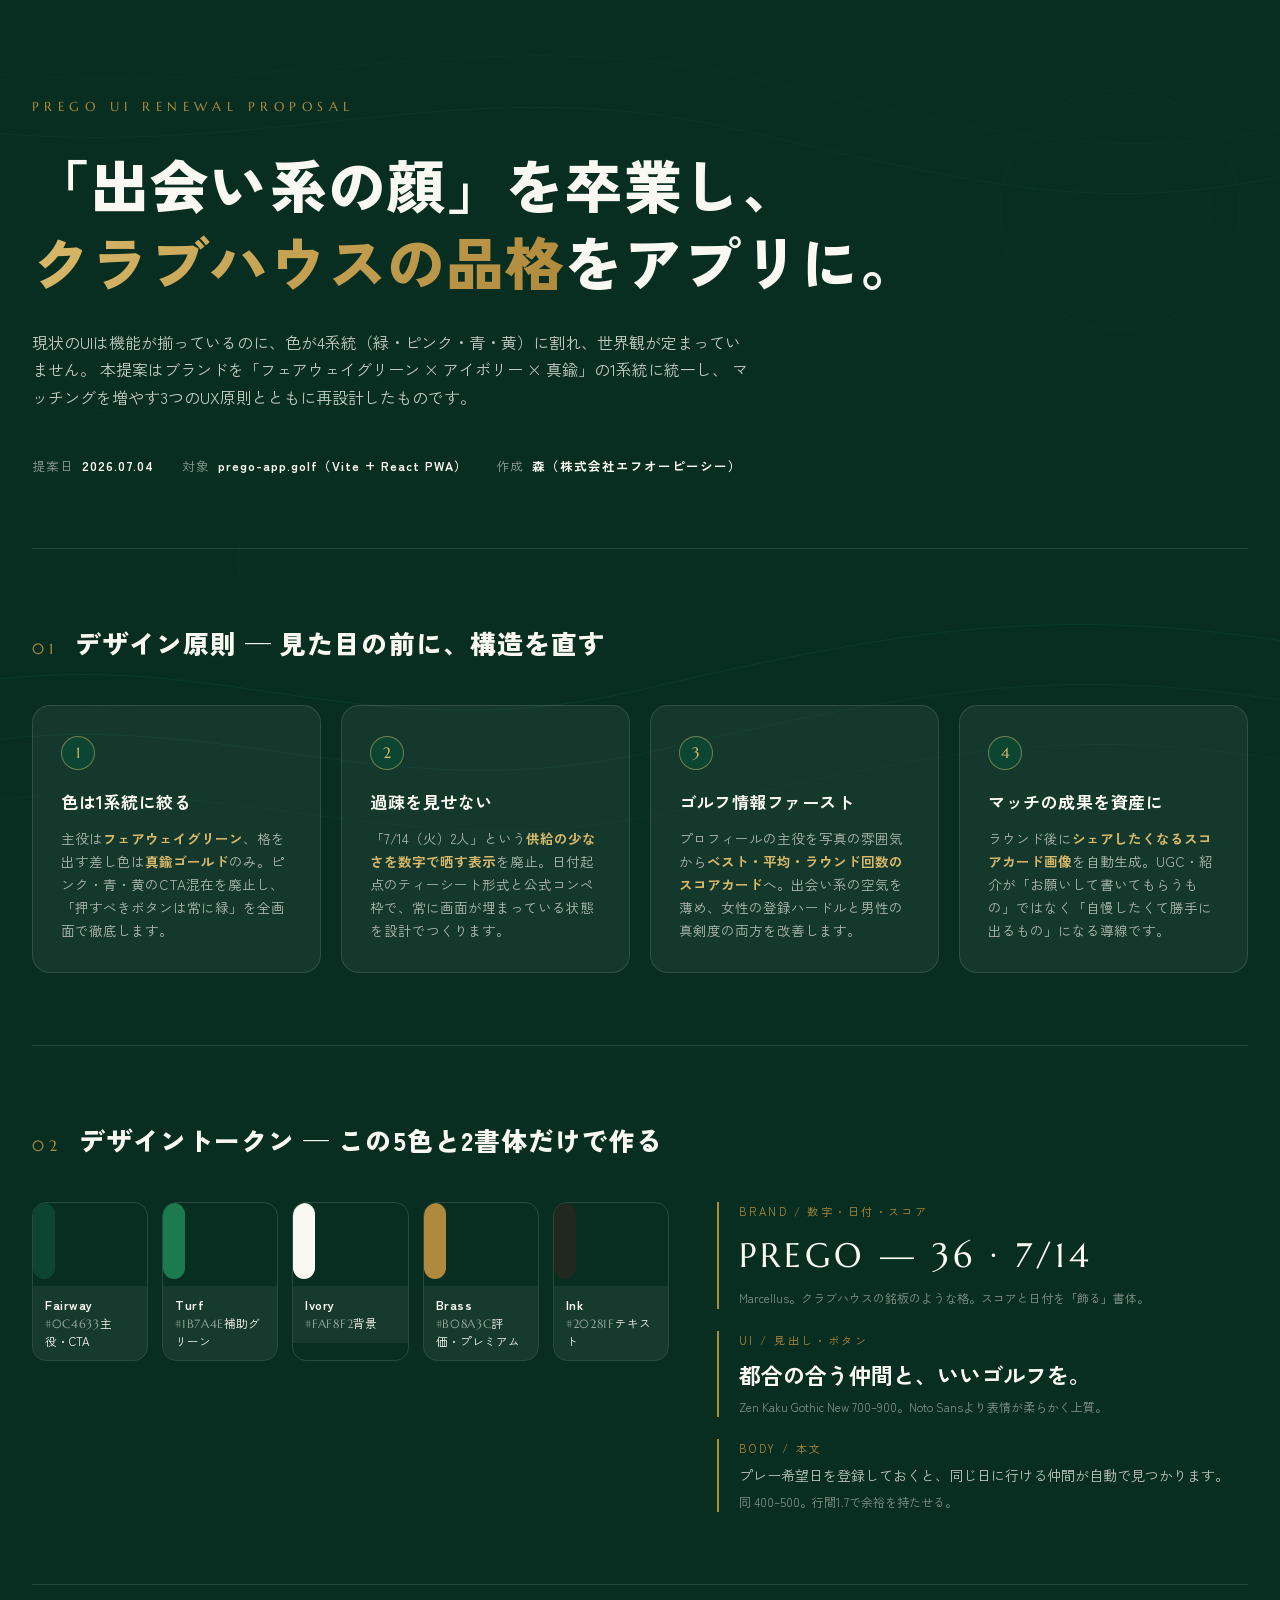
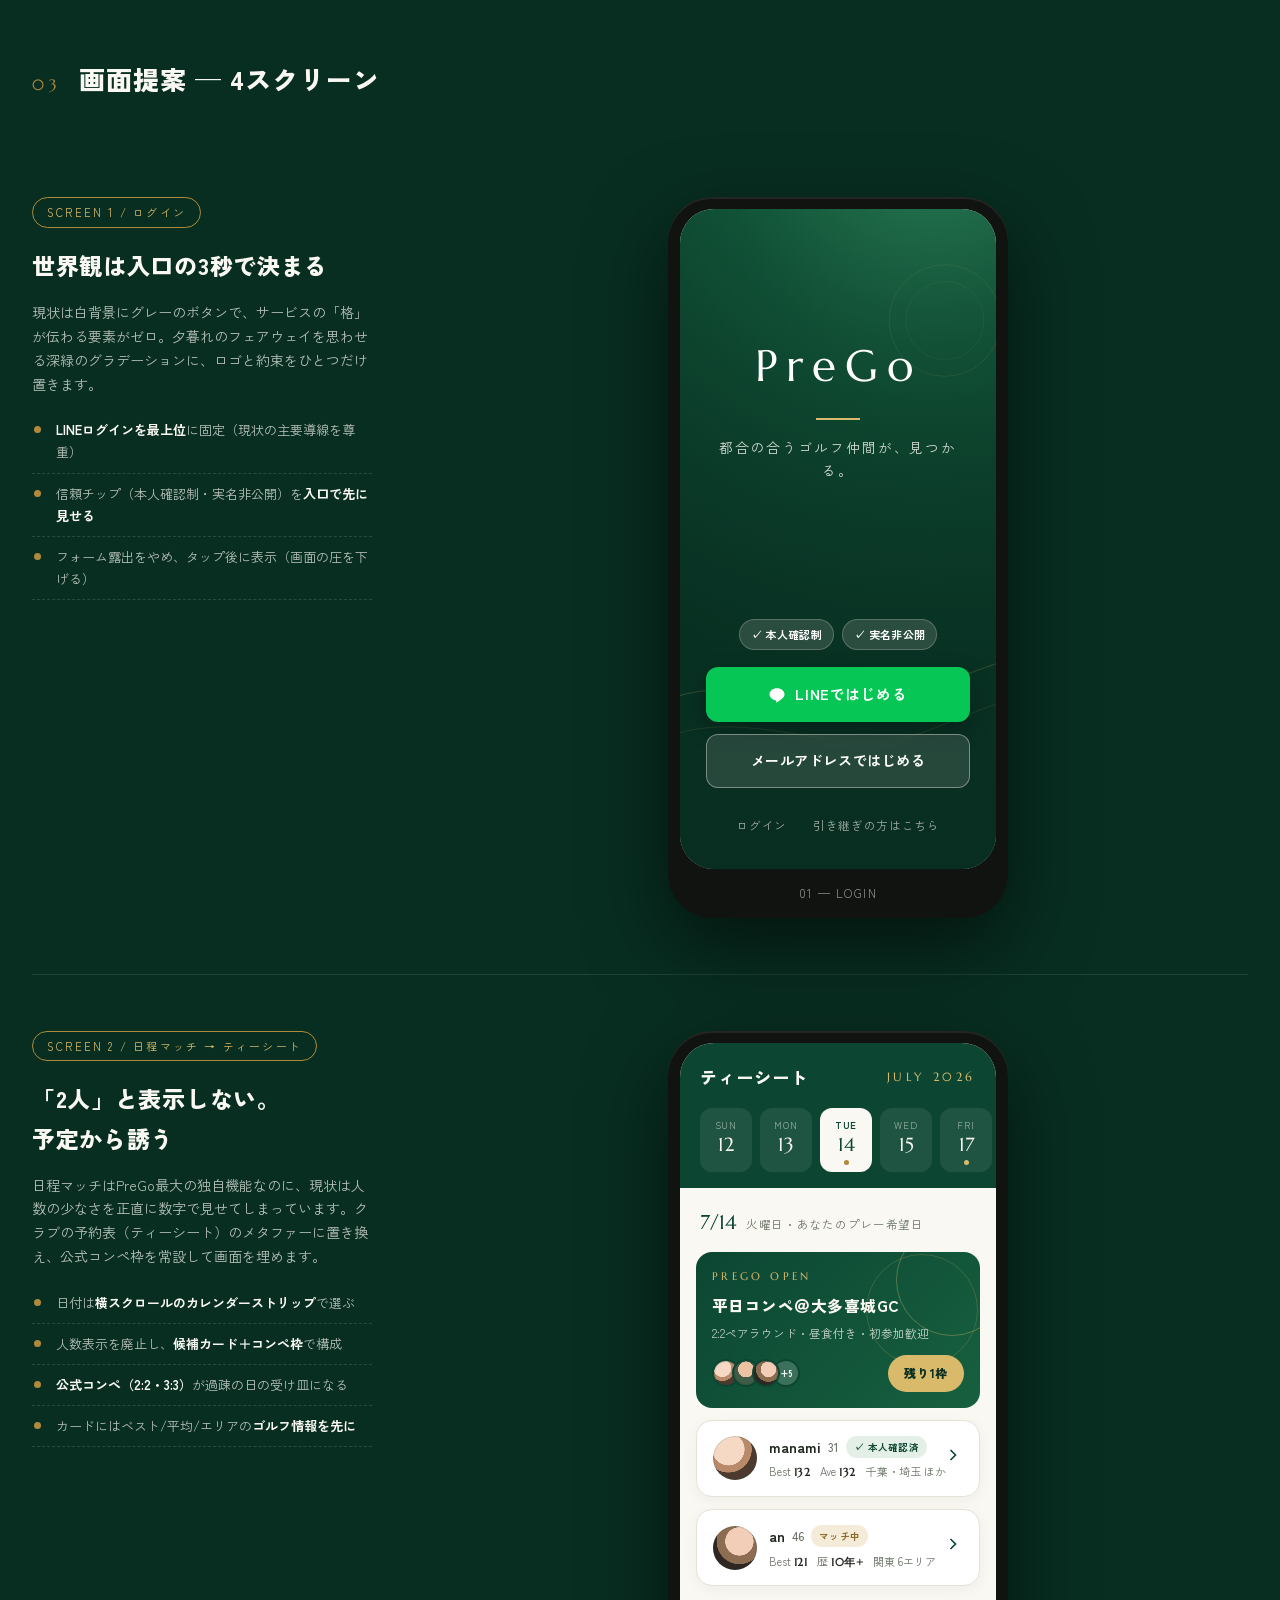
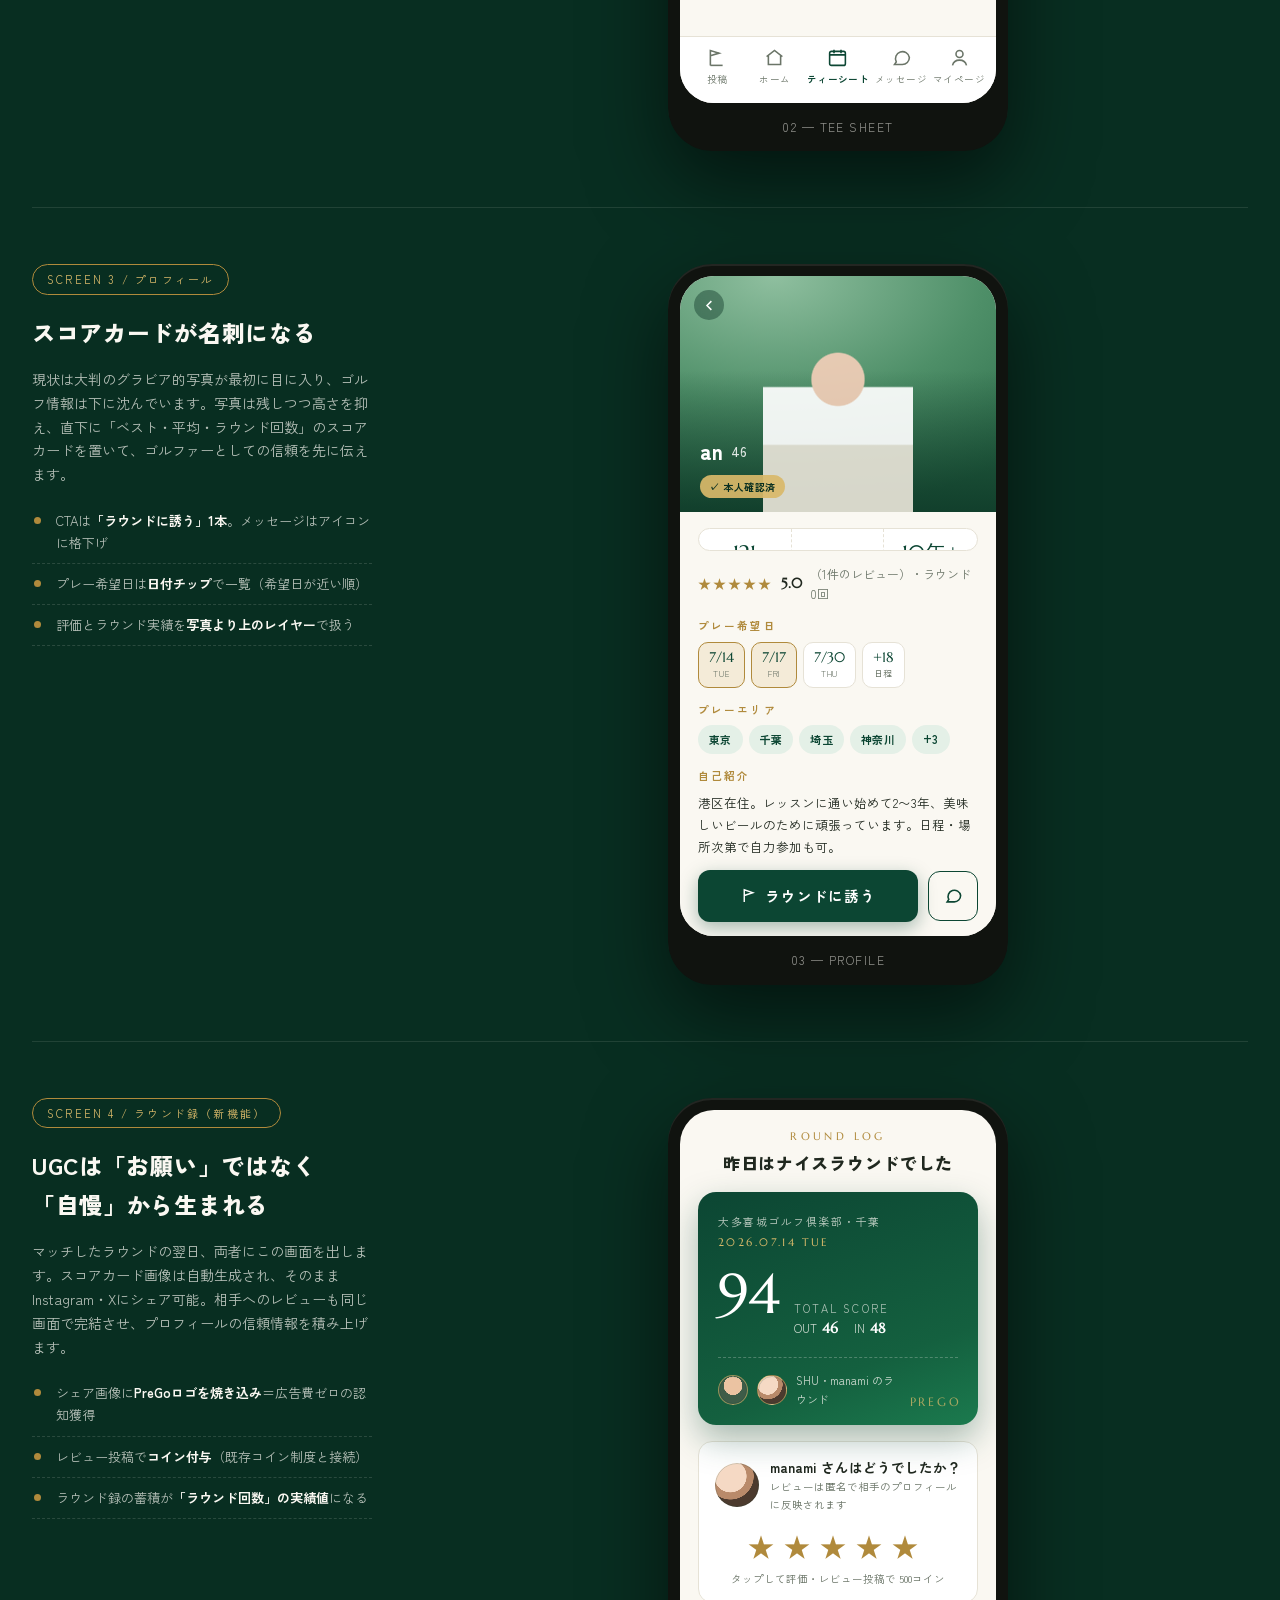
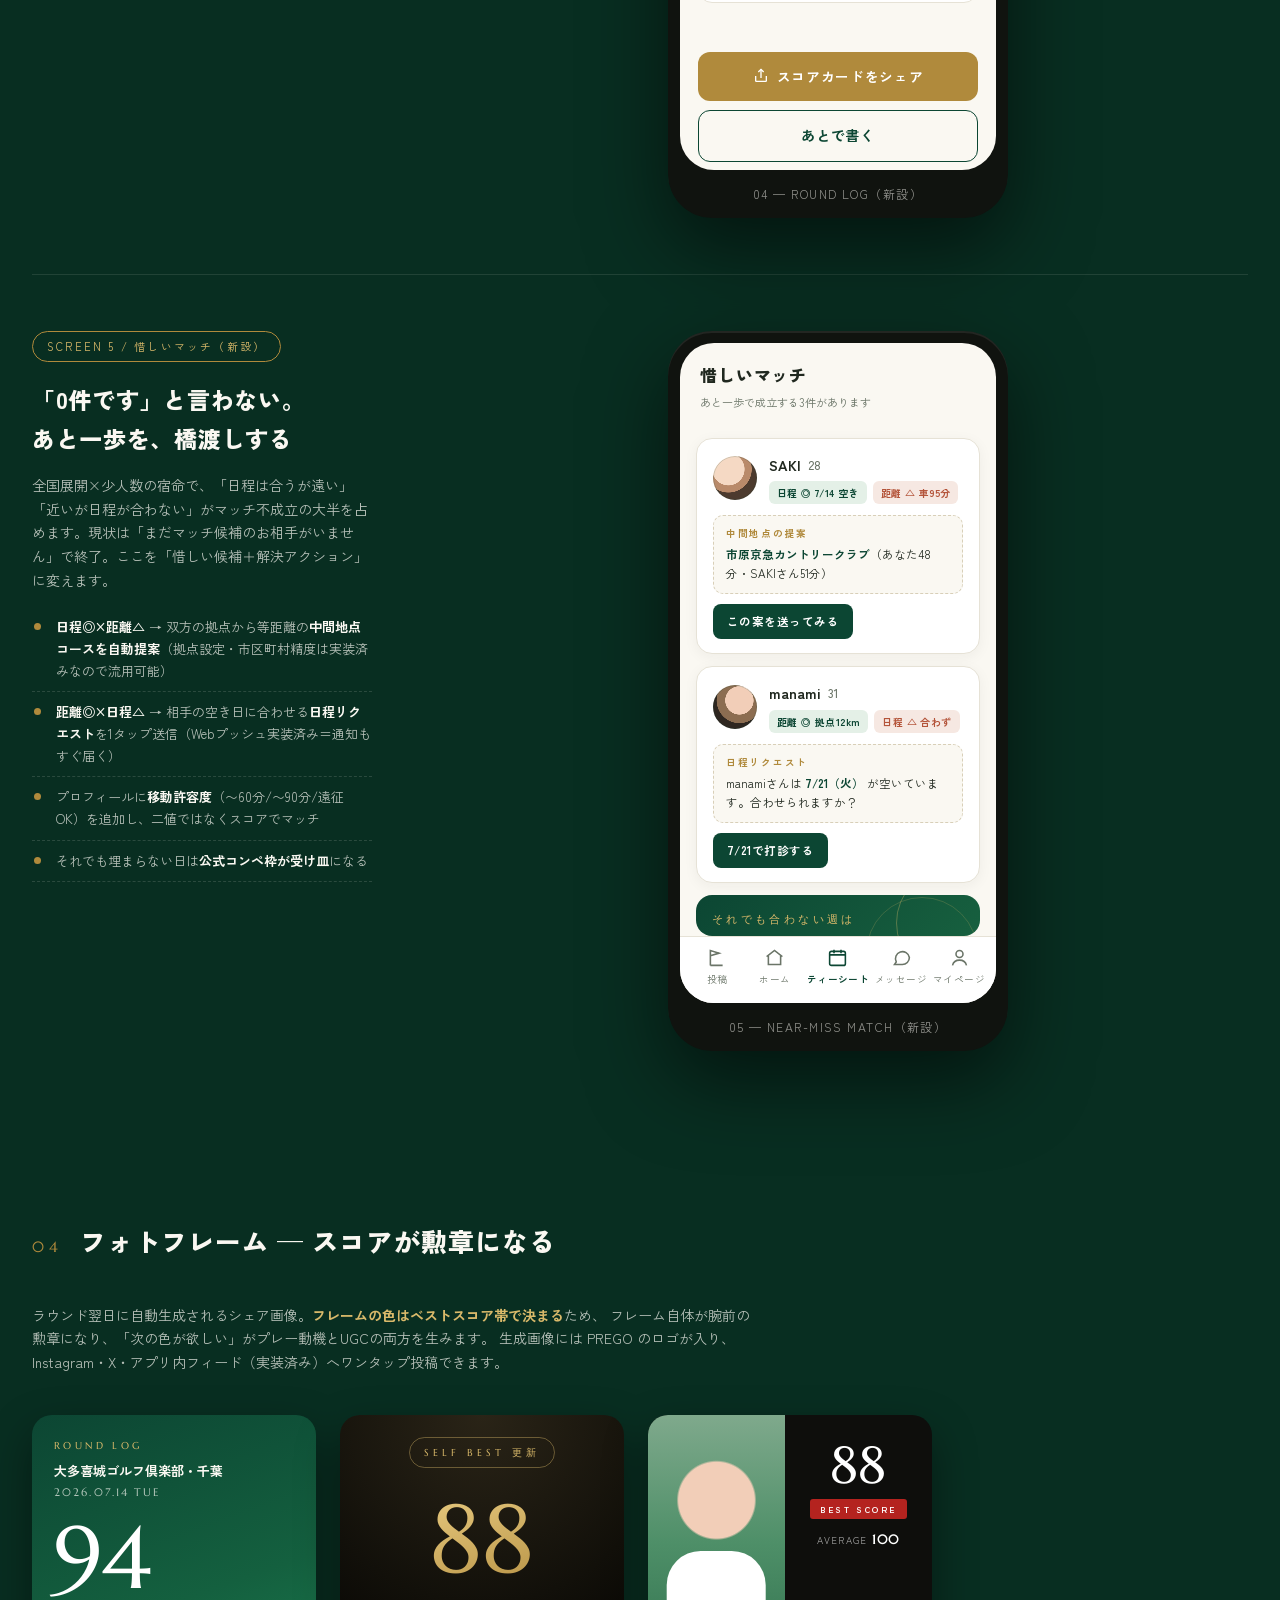
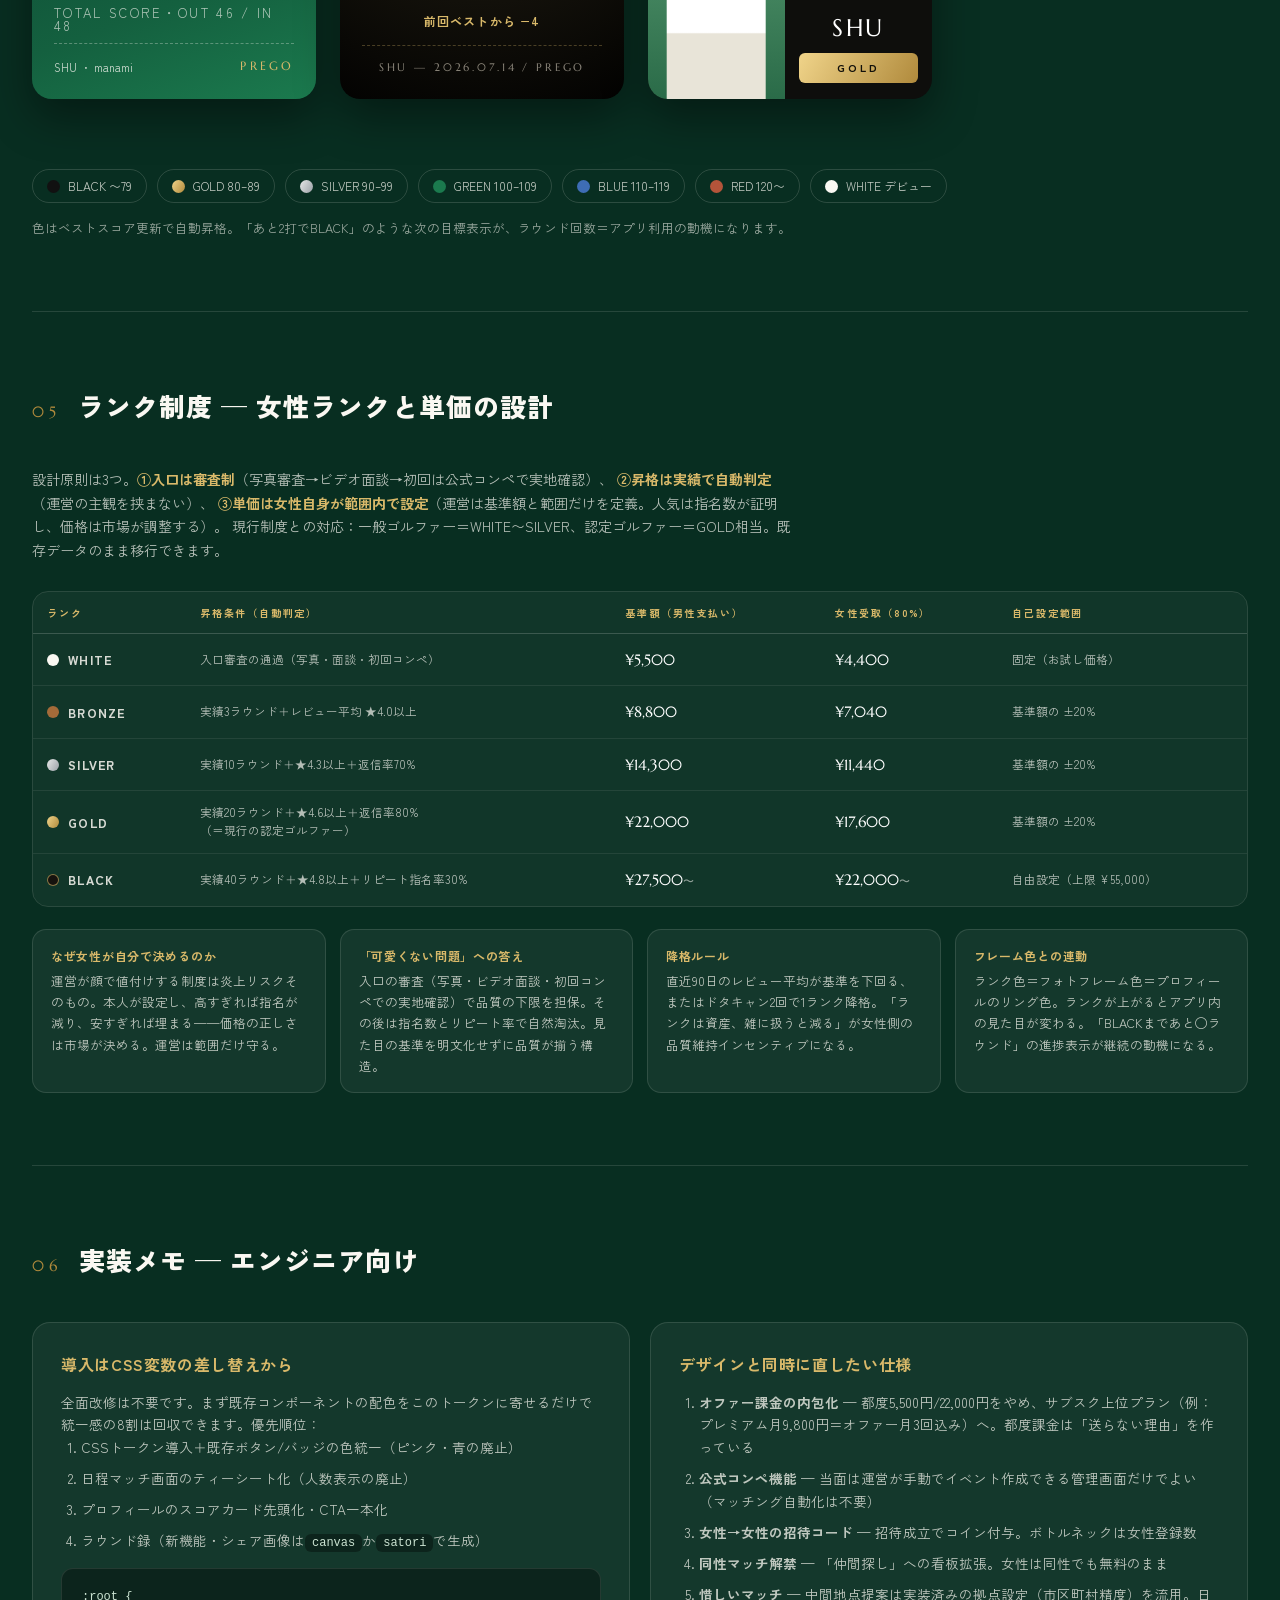
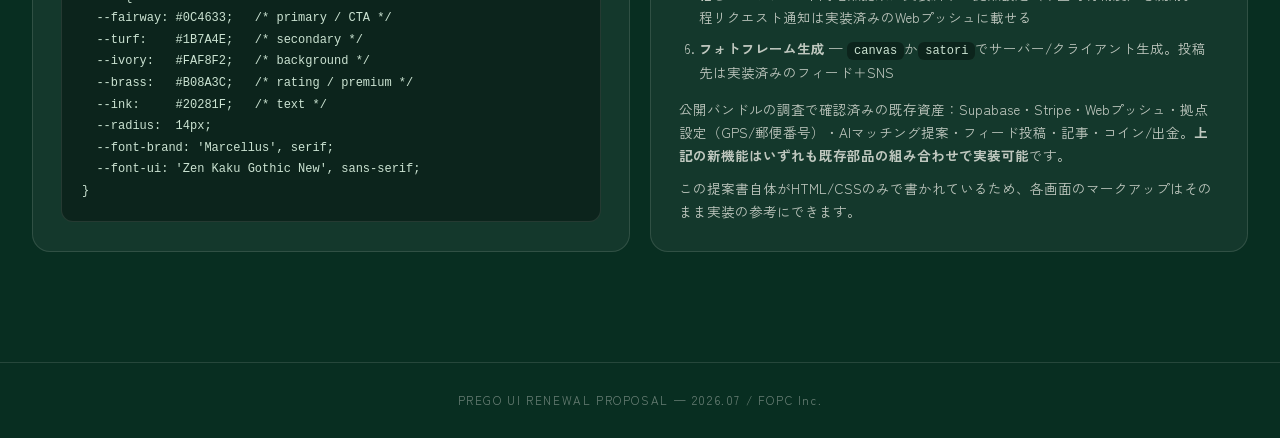
==== commit 1f821623: "v3: チャット内ラウンド確定ボタン＋提案書にランク制度設計（5段階・審査制・単価自己設定） Co-Authored-By: Claude Fable 5 <noreply@anthropic.com" ====
--- a/index.html
+++ b/index.html
@@ -550,6 +550,31 @@
 .tier .sw2{width:13px;height:13px;border-radius:50%;flex:none}
 .tiers-note{font-size:12.5px;color:rgba(250,248,242,.6);margin-top:14px}
 
+/* ---------- rank system ---------- */
+.ranks{padding:72px 0;border-bottom:1px solid rgba(250,248,242,.12)}
+.rank-scroll{overflow-x:auto;border-radius:16px;border:1px solid rgba(250,248,242,.14)}
+.rank-tbl{width:100%;min-width:640px;border-collapse:collapse;font-size:12.5px;background:rgba(250,248,242,.04)}
+.rank-tbl th{
+  font-size:10px;letter-spacing:.18em;color:var(--brass-bright,#D9B96A);font-weight:700;text-align:left;
+  padding:12px 14px;border-bottom:1px solid rgba(250,248,242,.18);white-space:nowrap;
+}
+.rank-tbl td{
+  padding:13px 14px;border-bottom:1px solid rgba(250,248,242,.08);
+  color:rgba(250,248,242,.85);vertical-align:middle;
+}
+.rank-tbl tr:last-child td{border-bottom:none}
+.rank-tbl .rk{display:flex;align-items:center;gap:9px;font-weight:900;letter-spacing:.1em;white-space:nowrap}
+.rank-tbl .dot{width:12px;height:12px;border-radius:50%;flex:none}
+.rank-tbl .money{font-family:var(--font-brand);font-size:15px;color:#fff;white-space:nowrap}
+.rank-tbl .sub-money{font-size:10.5px;color:rgba(250,248,242,.55)}
+.rank-tbl .cond{font-size:11.5px;color:rgba(250,248,242,.7);line-height:1.55}
+.rank-notes{display:grid;grid-template-columns:repeat(auto-fit,minmax(240px,1fr));gap:14px;margin-top:22px}
+.rank-note{
+  background:rgba(250,248,242,.05);border:1px solid rgba(250,248,242,.12);
+  border-radius:14px;padding:16px 18px;font-size:12.5px;color:rgba(250,248,242,.75);line-height:1.7;
+}
+.rank-note b{color:#D9B96A;display:block;margin-bottom:4px;font-size:12px;letter-spacing:.06em}
+
 /* ---------- impl notes ---------- */
 .impl{padding:72px 0 110px}
 .impl-grid{display:grid;grid-template-columns:1fr 1fr;gap:20px}
@@ -1084,9 +1109,68 @@
     <p class="tiers-note">色はベストスコア更新で自動昇格。「あと2打でBLACK」のような次の目標表示が、ラウンド回数＝アプリ利用の動機になります。</p>
   </section>
 
+  <!-- ================= RANK SYSTEM ================= -->
+  <section class="ranks">
+    <div class="sec-label"><span class="no">05</span><h2>ランク制度 — 女性ランクと単価の設計</h2></div>
+    <p style="max-width:760px;font-size:14px;color:rgba(250,248,242,.72);margin-bottom:28px">
+      設計原則は3つ。<b style="color:#D9B96A">①入口は審査制</b>（写真審査→ビデオ面談→初回は公式コンペで実地確認）、
+      <b style="color:#D9B96A">②昇格は実績で自動判定</b>（運営の主観を挟まない）、
+      <b style="color:#D9B96A">③単価は女性自身が範囲内で設定</b>（運営は基準額と範囲だけを定義。人気は指名数が証明し、価格は市場が調整する）。
+      現行制度との対応：一般ゴルファー＝WHITE〜SILVER、認定ゴルファー＝GOLD相当。既存データのまま移行できます。
+    </p>
+    <div class="rank-scroll">
+      <table class="rank-tbl">
+        <tr>
+          <th>ランク</th><th>昇格条件（自動判定）</th><th>基準額（男性支払い）</th><th>女性受取（80%）</th><th>自己設定範囲</th>
+        </tr>
+        <tr>
+          <td><span class="rk"><span class="dot" style="background:#FAF8F2"></span>WHITE</span></td>
+          <td class="cond">入口審査の通過（写真・面談・初回コンペ）</td>
+          <td class="money">¥5,500</td>
+          <td class="money">¥4,400</td>
+          <td class="cond">固定（お試し価格）</td>
+        </tr>
+        <tr>
+          <td><span class="rk"><span class="dot" style="background:#A46B39"></span>BRONZE</span></td>
+          <td class="cond">実績3ラウンド＋レビュー平均 ★4.0以上</td>
+          <td class="money">¥8,800</td>
+          <td class="money">¥7,040</td>
+          <td class="cond">基準額の ±20%</td>
+        </tr>
+        <tr>
+          <td><span class="rk"><span class="dot" style="background:linear-gradient(120deg,#E8E8E8,#9AA0A6)"></span>SILVER</span></td>
+          <td class="cond">実績10ラウンド＋★4.3以上＋返信率70%</td>
+          <td class="money">¥14,300</td>
+          <td class="money">¥11,440</td>
+          <td class="cond">基準額の ±20%</td>
+        </tr>
+        <tr>
+          <td><span class="rk"><span class="dot" style="background:linear-gradient(120deg,#F0D48A,#B08A3C)"></span>GOLD</span></td>
+          <td class="cond">実績20ラウンド＋★4.6以上＋返信率80%<br>（＝現行の認定ゴルファー）</td>
+          <td class="money">¥22,000</td>
+          <td class="money">¥17,600</td>
+          <td class="cond">基準額の ±20%</td>
+        </tr>
+        <tr>
+          <td><span class="rk"><span class="dot" style="background:#16130E;border:1px solid rgba(217,185,106,.6)"></span>BLACK</span></td>
+          <td class="cond">実績40ラウンド＋★4.8以上＋リピート指名率30%</td>
+          <td class="money">¥27,500<span class="sub-money">〜</span></td>
+          <td class="money">¥22,000<span class="sub-money">〜</span></td>
+          <td class="cond">自由設定（上限 ¥55,000）</td>
+        </tr>
+      </table>
+    </div>
+    <div class="rank-notes">
+      <div class="rank-note"><b>なぜ女性が自分で決めるのか</b>運営が顔で値付けする制度は炎上リスクそのもの。本人が設定し、高すぎれば指名が減り、安すぎれば埋まる——価格の正しさは市場が決める。運営は範囲だけ守る。</div>
+      <div class="rank-note"><b>「可愛くない問題」への答え</b>入口の審査（写真・ビデオ面談・初回コンペでの実地確認）で品質の下限を担保。その後は指名数とリピート率で自然淘汰。見た目の基準を明文化せずに品質が揃う構造。</div>
+      <div class="rank-note"><b>降格ルール</b>直近90日のレビュー平均が基準を下回る、またはドタキャン2回で1ランク降格。「ランクは資産、雑に扱うと減る」が女性側の品質維持インセンティブになる。</div>
+      <div class="rank-note"><b>フレーム色との連動</b>ランク色＝フォトフレーム色＝プロフィールのリング色。ランクが上がるとアプリ内の見た目が変わる。「BLACKまであと◯ラウンド」の進捗表示が継続の動機になる。</div>
+    </div>
+  </section>
+
   <!-- ================= IMPL ================= -->
   <section class="impl">
-    <div class="sec-label"><span class="no">05</span><h2>実装メモ — エンジニア向け</h2></div>
+    <div class="sec-label"><span class="no">06</span><h2>実装メモ — エンジニア向け</h2></div>
     <div class="impl-grid">
       <div class="impl-card">
         <h3>導入はCSS変数の差し替えから</h3>
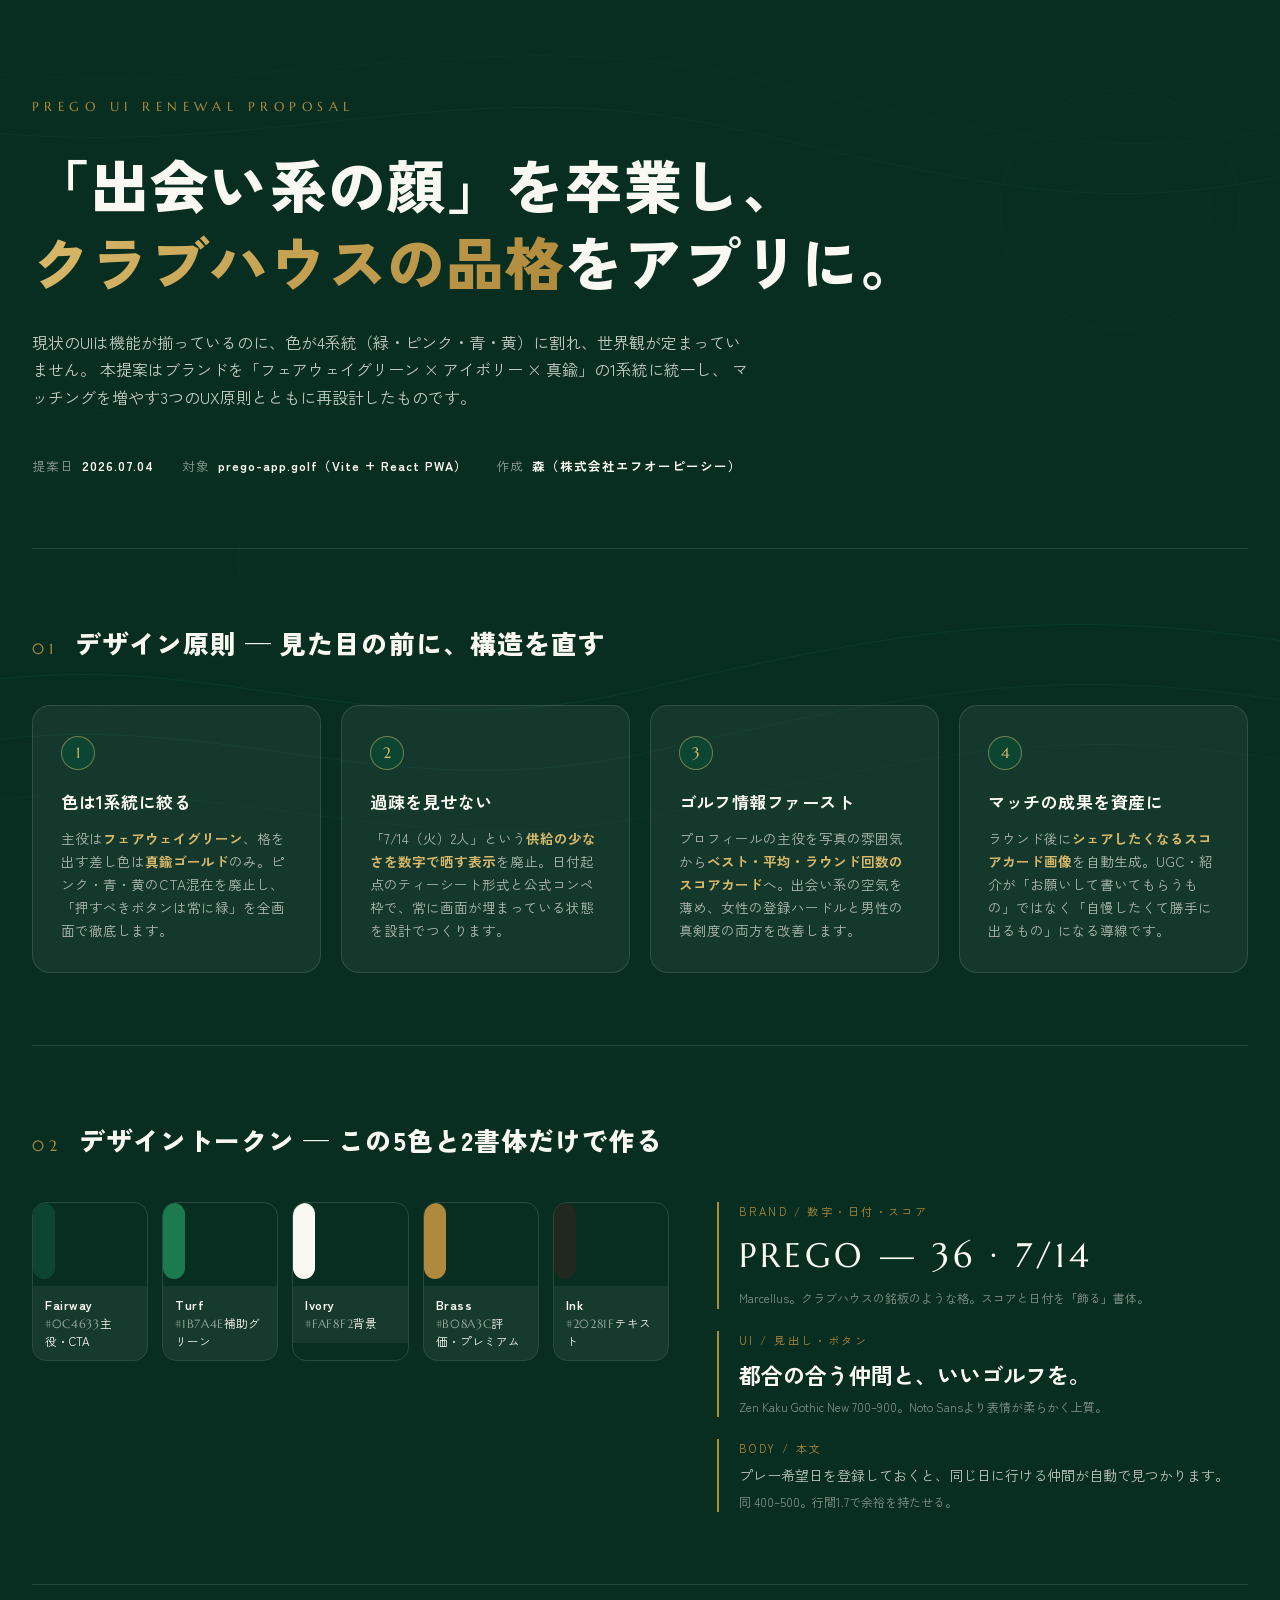
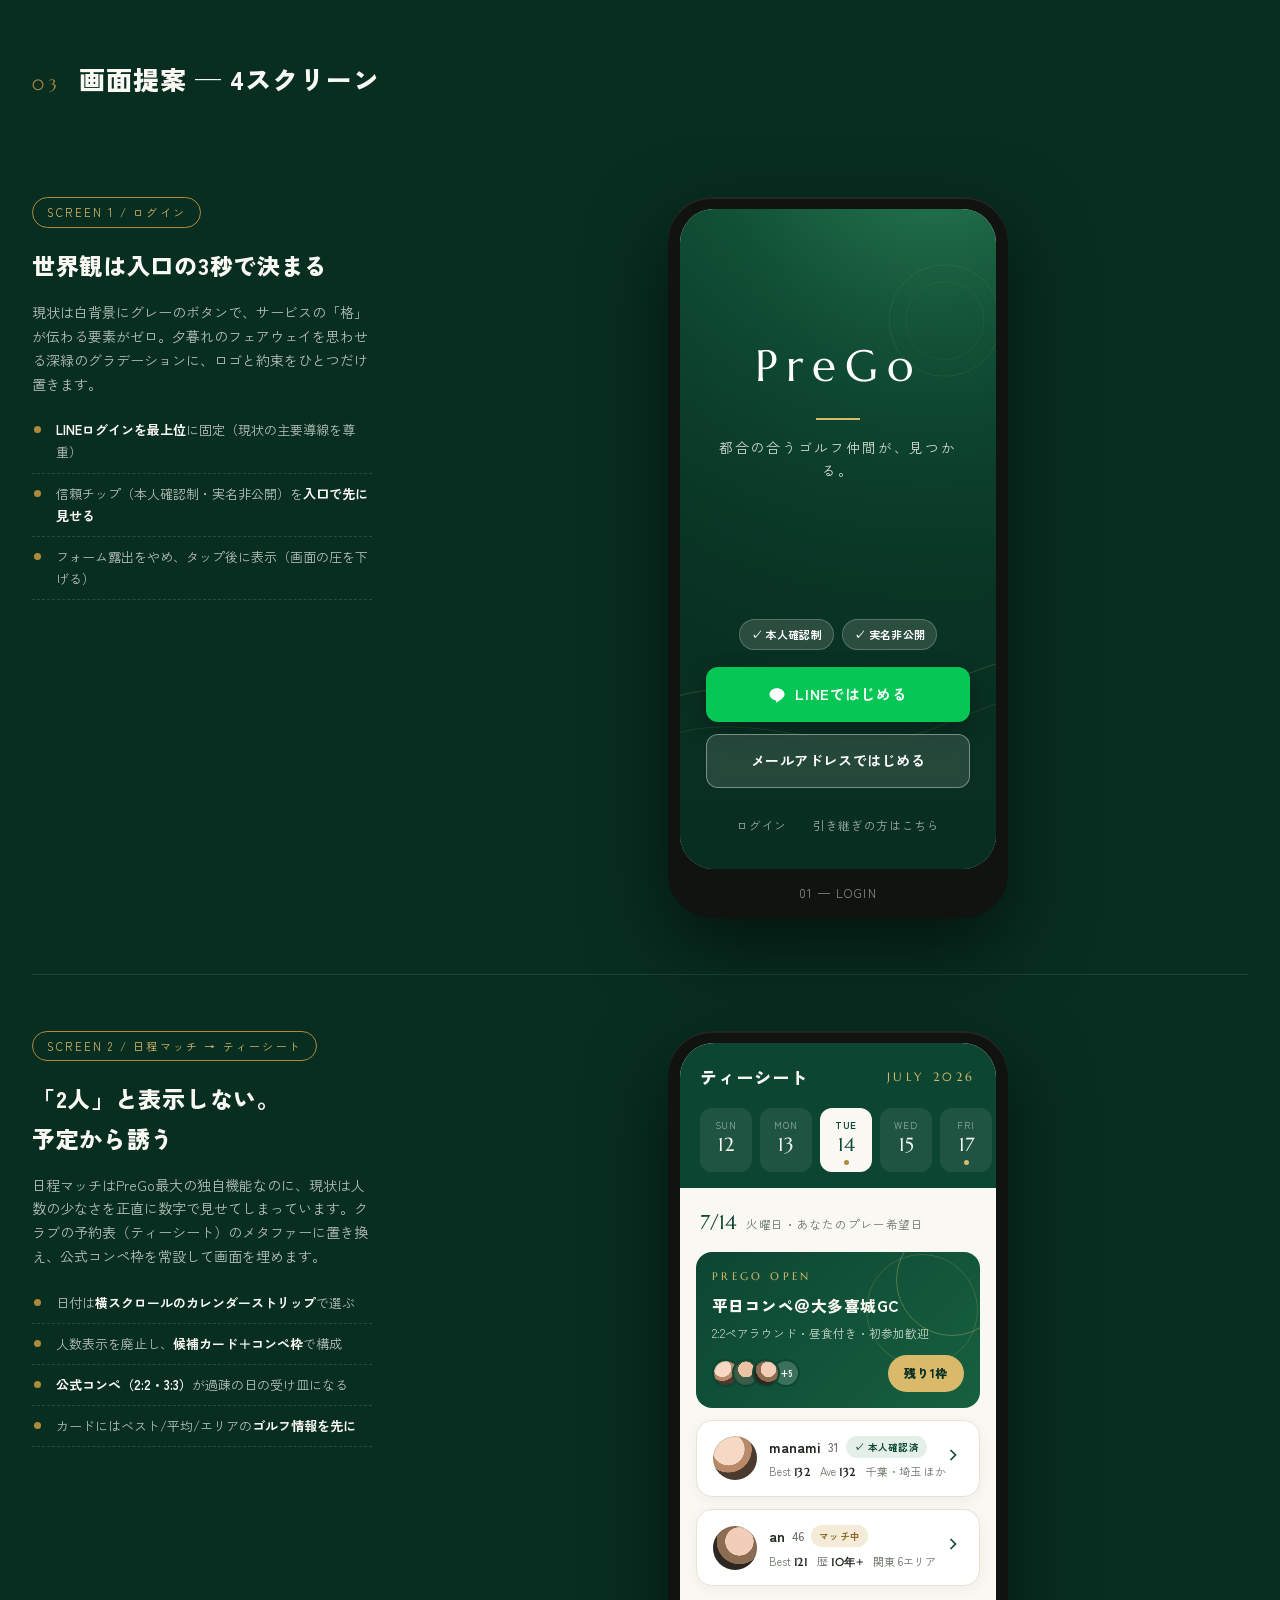
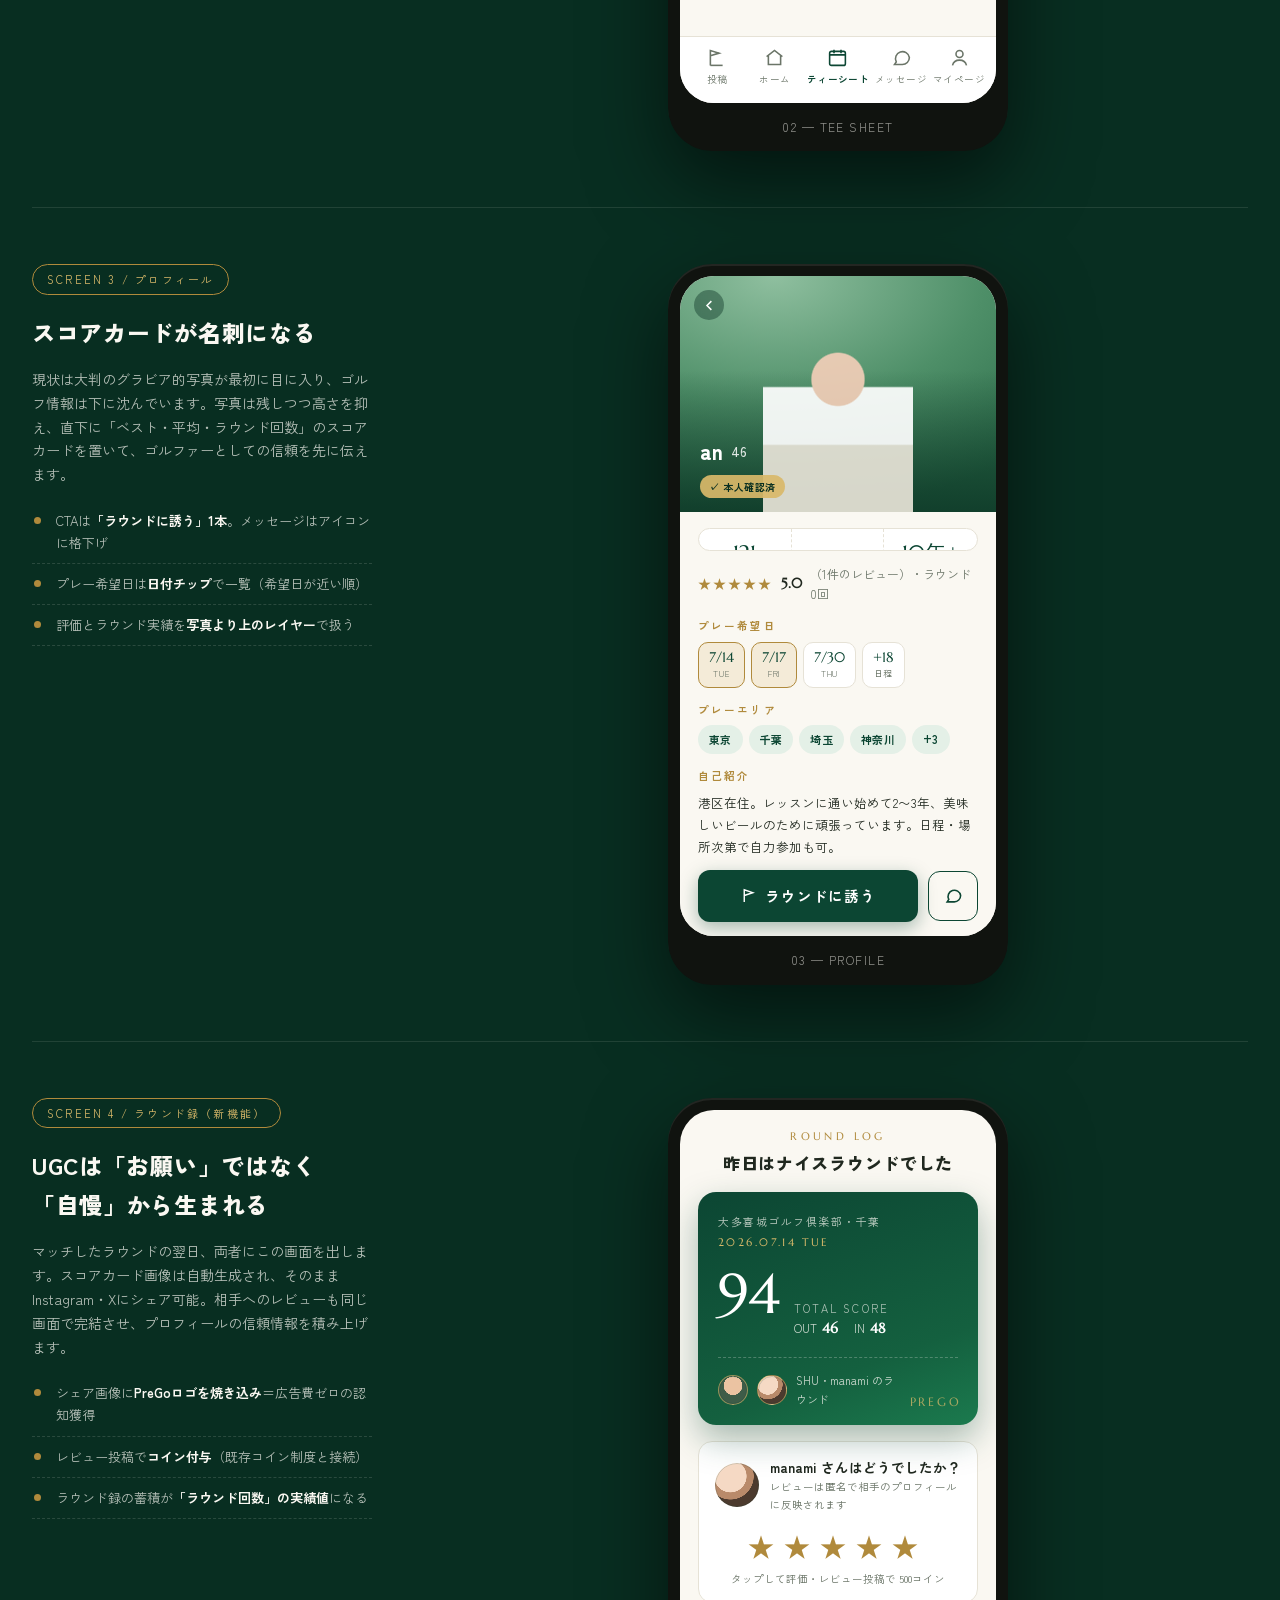
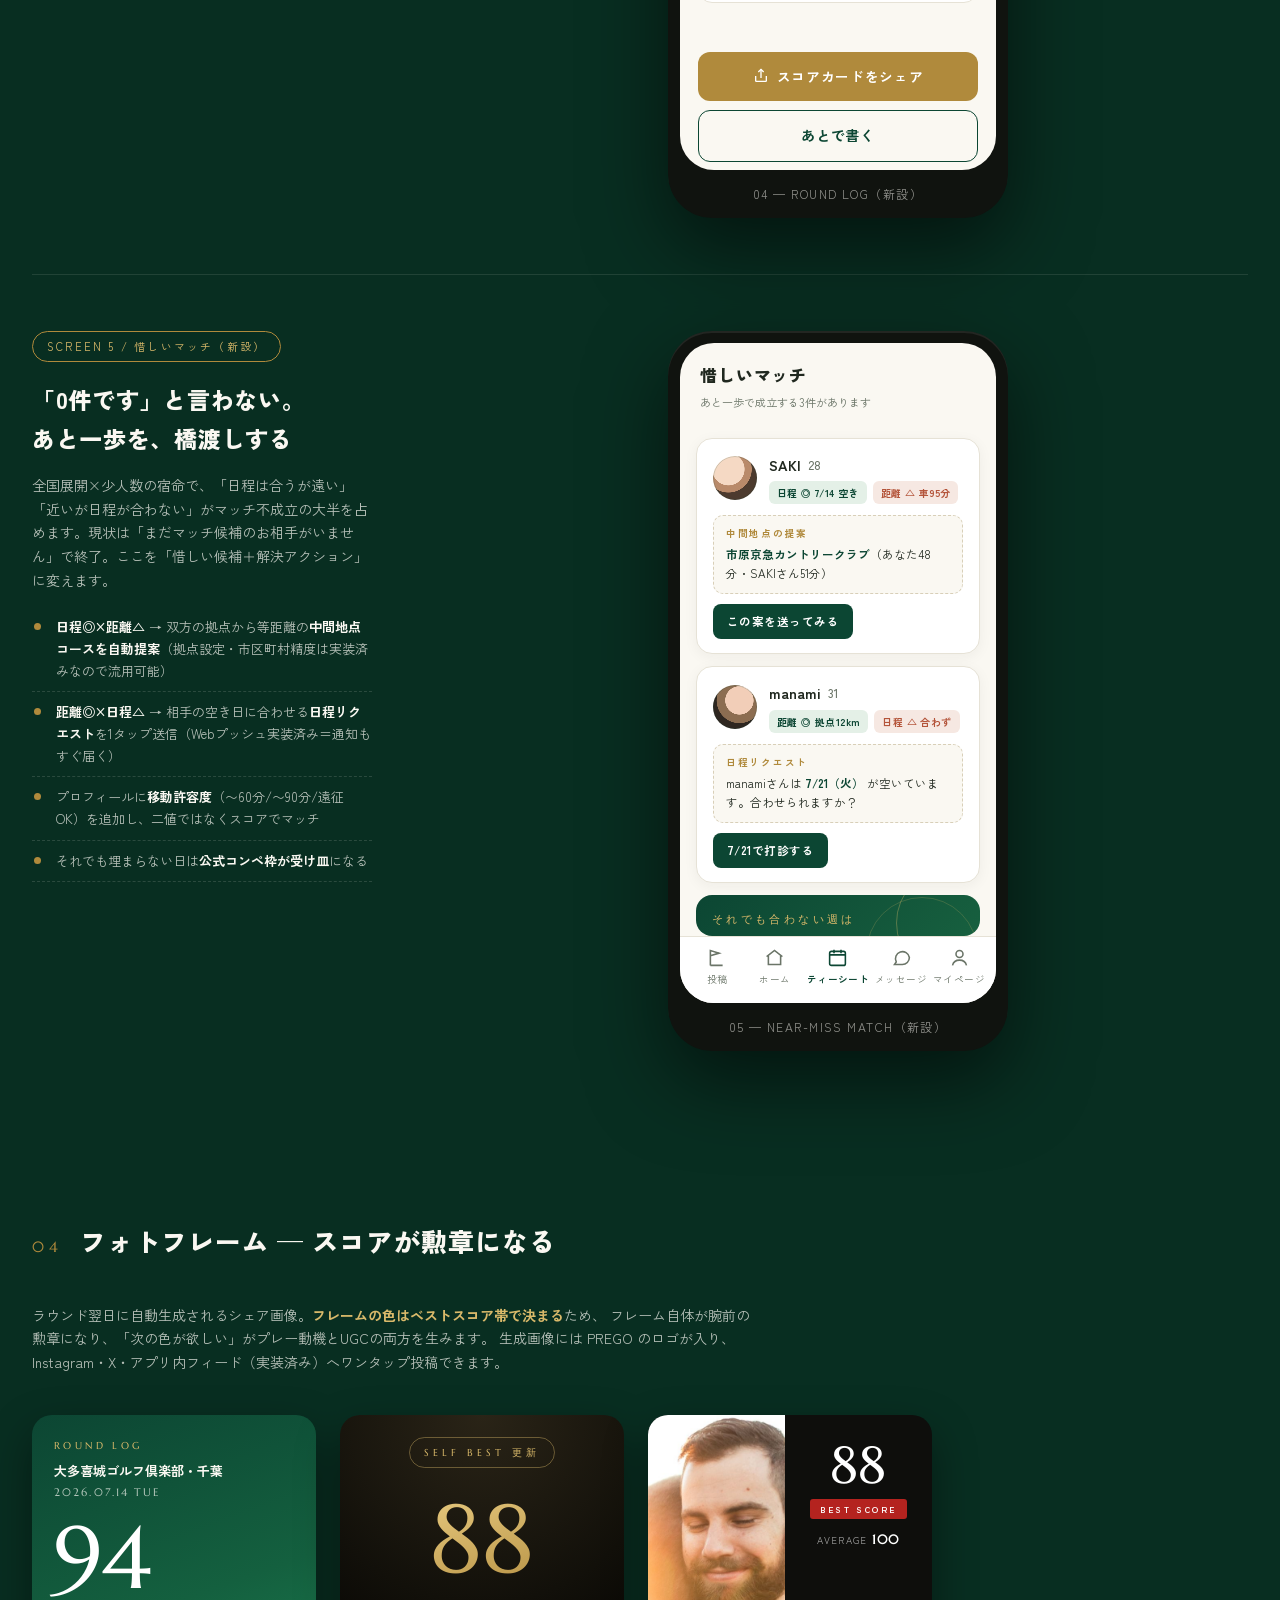
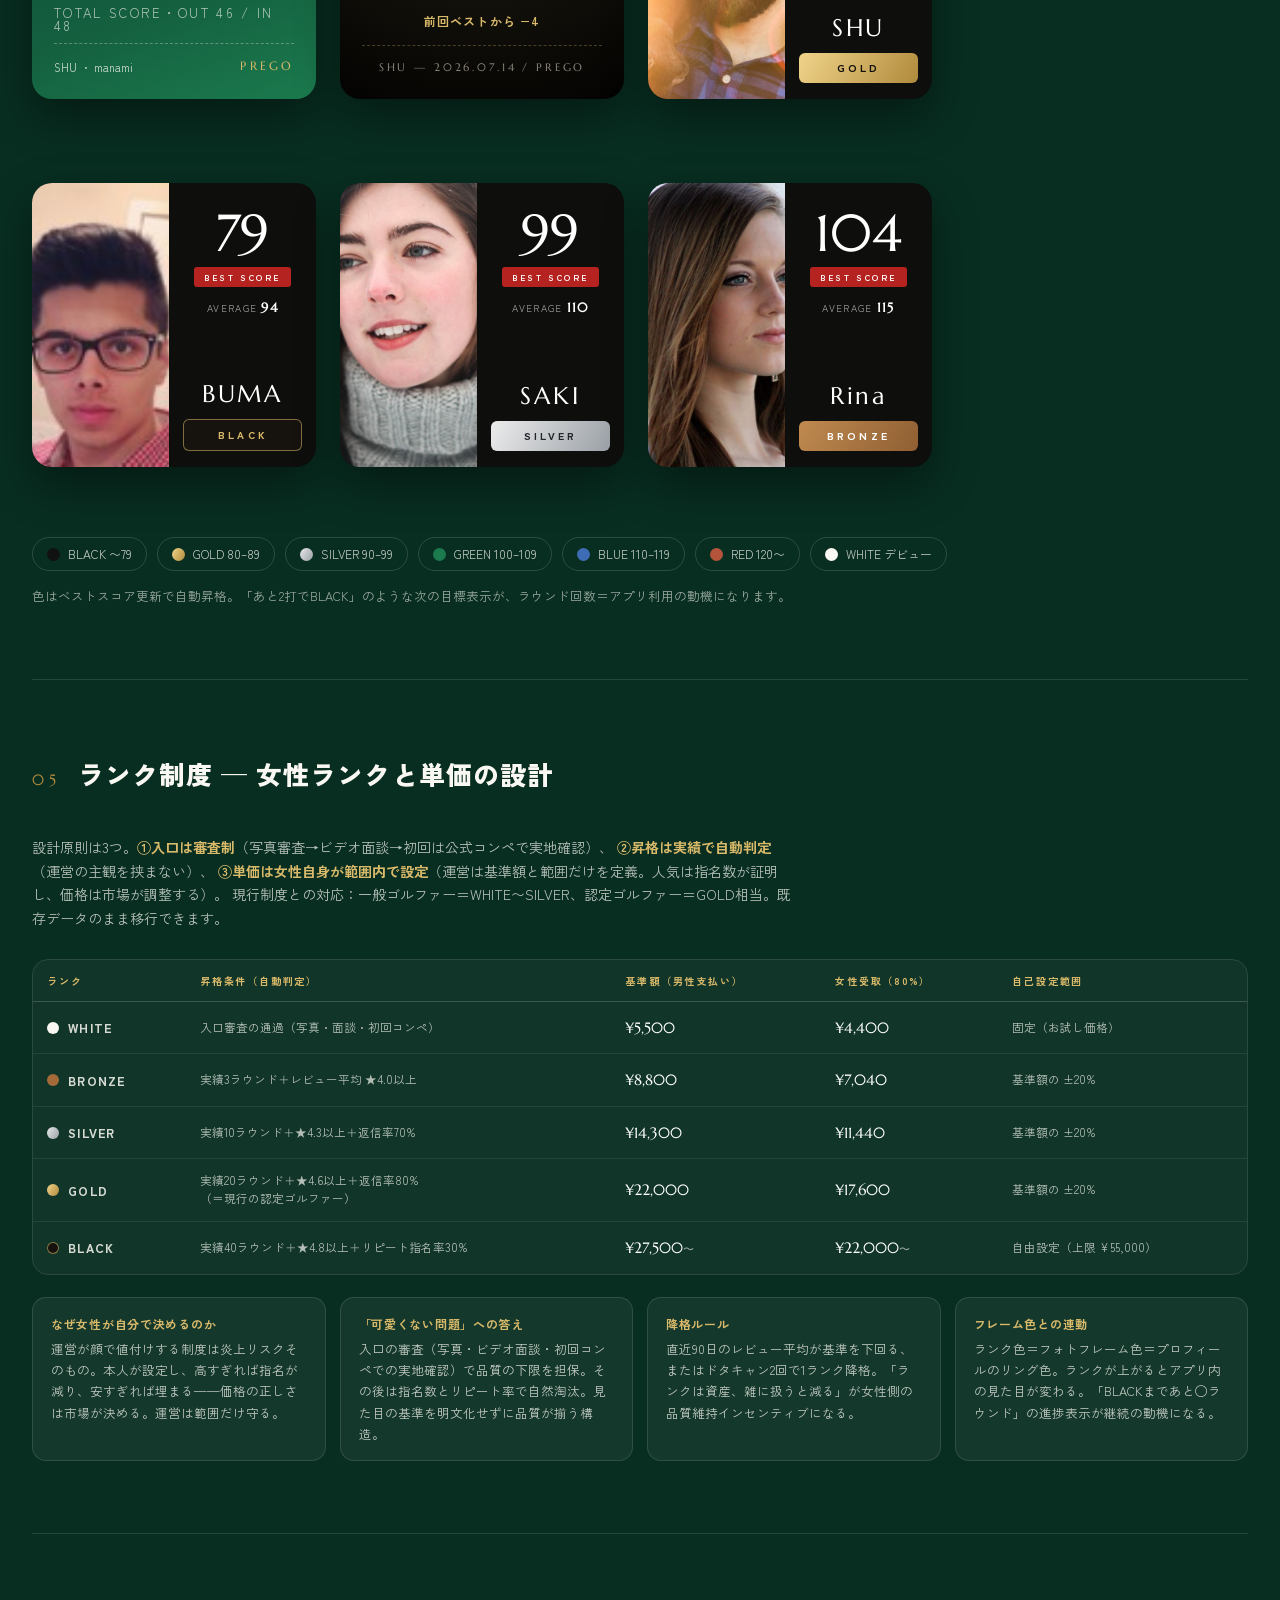
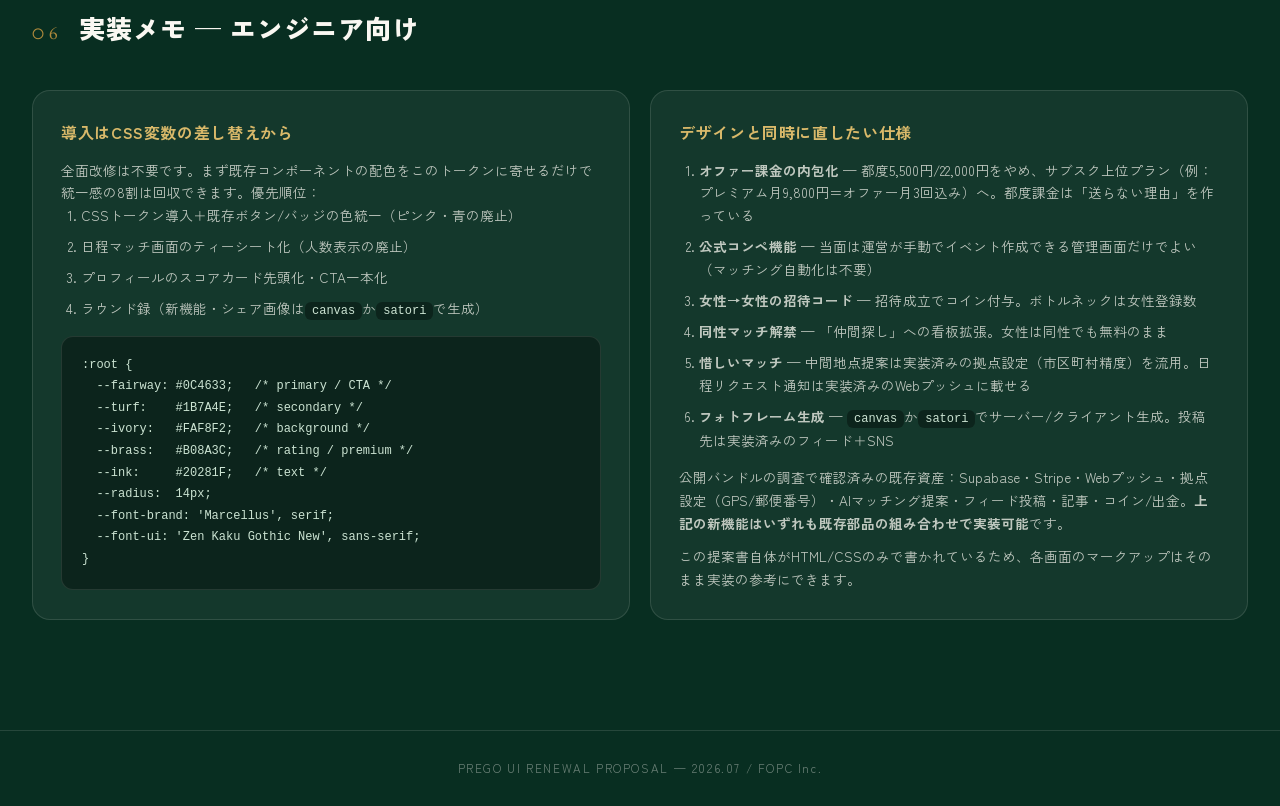
==== commit 44d334b0: "提案書: ティアフレームを実写化＋BLACK/SILVER/BRONZEの実写バリエーション追加 Co-Authored-By: Claude Fable 5 <noreply@anthropic.c" ====
--- a/index.html
+++ b/index.html
@@ -536,8 +536,15 @@
 .pf-best .foot2{font-family:var(--font-brand);font-size:11px;letter-spacing:.26em;color:rgba(244,235,216,.55);border-top:1px dashed rgba(217,185,106,.3);padding-top:12px;margin-top:14px}
 /* frame 3: tier (user's layout refined) */
 .pf-tier{display:flex;background:#0E0E0C}
-.pf-tier .photo{flex:1.15;background:radial-gradient(circle at 50% 30%,#F2CEB8 0 18%,transparent 19%),linear-gradient(180deg,#7FA98C 0%,#4E8F68 45%,#2A6B48 100%);position:relative}
+.pf-tier .photo{flex:1.15;background:radial-gradient(circle at 50% 30%,#F2CEB8 0 18%,transparent 19%),linear-gradient(180deg,#7FA98C 0%,#4E8F68 45%,#2A6B48 100%);position:relative;overflow:hidden}
 .pf-tier .photo::after{content:"";position:absolute;left:50%;bottom:0;transform:translateX(-50%);width:72%;height:52%;background:linear-gradient(180deg,#FFFFFF 0 55%,#E8E4D8 56% 100%);border-radius:34px 34px 0 0}
+.pf-tier .photo.real{background:#1A1A16}
+.pf-tier .photo.real::after{content:none}
+.pf-tier .photo.real img{width:100%;height:100%;object-fit:cover;display:block}
+.pf-tier .tierbar.silver{background:linear-gradient(120deg,#ECECEC,#9AA0A6);color:#22262B}
+.pf-tier .tierbar.black{background:#16130E;color:#D9B96A;border:1px solid rgba(217,185,106,.55)}
+.pf-tier .tierbar.bronze{background:linear-gradient(120deg,#C08A50,#8F5F33);color:#fff}
+.pf-tier .tierbar.white{background:#F5F2E9;color:#5F6A64}
 .pf-tier .panel{flex:1;color:#fff;padding:16px 14px;display:flex;flex-direction:column;align-items:center;text-align:center}
 .pf-tier .score3{font-family:var(--font-brand);font-size:52px;line-height:1;margin-top:8px}
 .pf-tier .k3{font-size:8.5px;letter-spacing:.3em;background:#B4231F;padding:3px 10px;border-radius:3px;font-weight:700;margin-top:8px}
@@ -1085,7 +1092,7 @@
       </div>
       <div class="frame-wrap">
         <div class="pframe pf-tier">
-          <div class="photo"></div>
+          <div class="photo real"><img src="app/img/m1.jpg" alt=""></div>
           <div class="panel">
             <div class="score3">88</div>
             <div class="k3">BEST SCORE</div>
@@ -1093,7 +1100,48 @@
             <div class="nm3">SHU</div>
             <div class="tierbar">GOLD</div>
           </div>
-          <div class="cap2">③ ティアフレーム（森さん案の発展形）</div>
+          <div class="cap2">③ ティアフレーム（森さん案の発展形・実写）</div>
+        </div>
+      </div>
+    </div>
+    <div class="frame-grid" style="margin-top:48px">
+      <div class="frame-wrap">
+        <div class="pframe pf-tier">
+          <div class="photo real"><img src="app/img/m6.jpg" alt=""></div>
+          <div class="panel">
+            <div class="score3">79</div>
+            <div class="k3">BEST SCORE</div>
+            <div class="ave3">AVERAGE<b>94</b></div>
+            <div class="nm3">BUMA</div>
+            <div class="tierbar black">BLACK</div>
+          </div>
+          <div class="cap2">BLACK（ベスト〜79）</div>
+        </div>
+      </div>
+      <div class="frame-wrap">
+        <div class="pframe pf-tier">
+          <div class="photo real"><img src="app/img/w2.jpg" alt=""></div>
+          <div class="panel">
+            <div class="score3">99</div>
+            <div class="k3">BEST SCORE</div>
+            <div class="ave3">AVERAGE<b>110</b></div>
+            <div class="nm3">SAKI</div>
+            <div class="tierbar silver">SILVER</div>
+          </div>
+          <div class="cap2">SILVER（90〜99）</div>
+        </div>
+      </div>
+      <div class="frame-wrap">
+        <div class="pframe pf-tier">
+          <div class="photo real"><img src="app/img/w4.jpg" alt=""></div>
+          <div class="panel">
+            <div class="score3">104</div>
+            <div class="k3">BEST SCORE</div>
+            <div class="ave3">AVERAGE<b>115</b></div>
+            <div class="nm3">Rina</div>
+            <div class="tierbar bronze">BRONZE</div>
+          </div>
+          <div class="cap2">BRONZE（100〜109）</div>
         </div>
       </div>
     </div>
